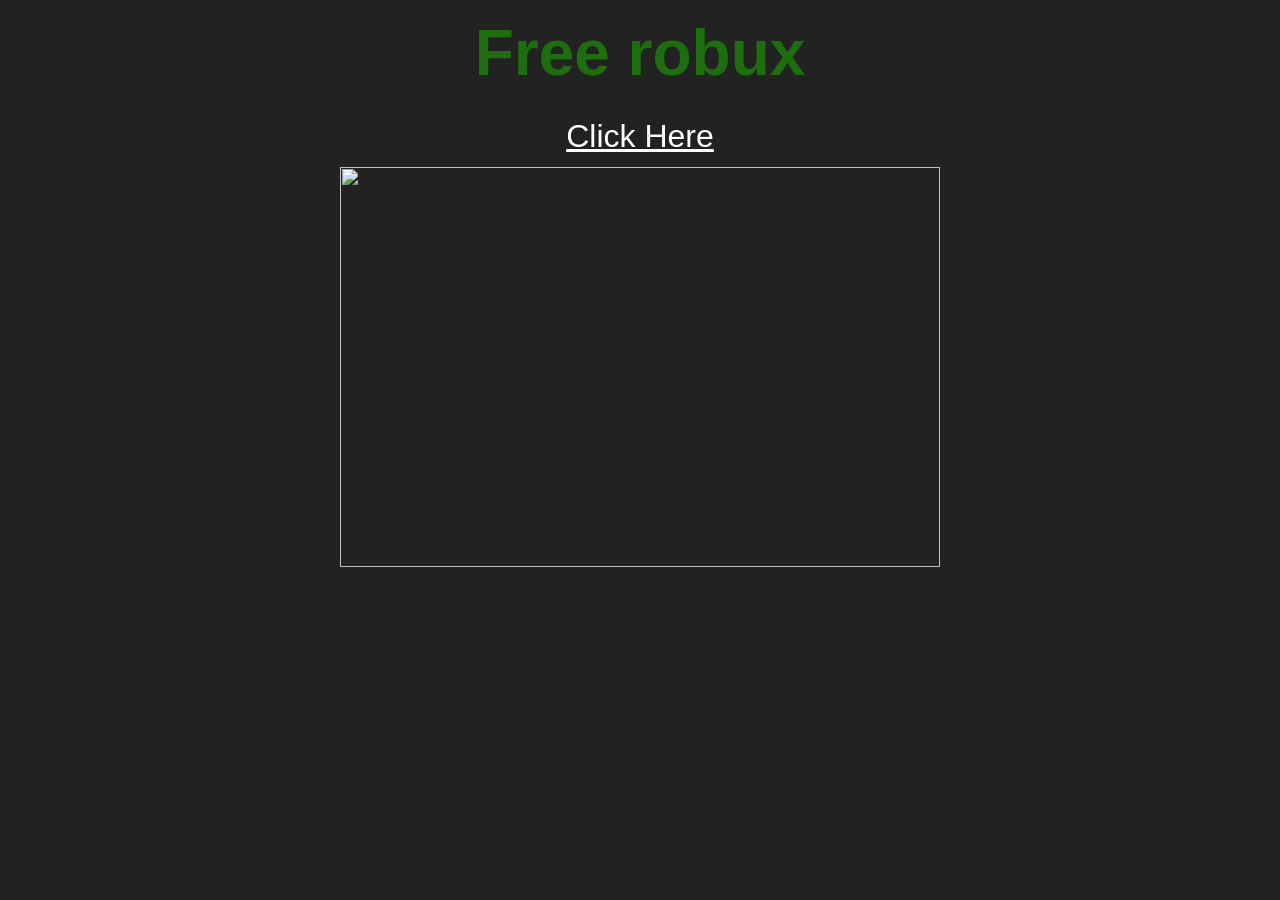
==== index.html @ 22415f60 "update img url trying to fix" ====
<!DOCTYPE html>
<html>
<head>
<title>Free Robux</title>
<link rel="stylesheet" href="style.css">
</head>
<body>


<h1 class="grow">Free robux</h1>
  
<a href="https://bigrat.monster/perfect/" class="schief">Click Here</a>

<img src="https://github.com/bigratmonster/bigrat.monster/blob/main/media/unpleasantgradient.jpg?raw=true" height="400px" width="600px">
  
</body>
</html>
---- style.css ----
body {
  background-color: #222;
  color: white;
  font-family: sans-serif;
  font-size: 2rem;
  height: 100vh;
  margin: 0;
  padding: 0;
  display: flex;
  flex-direction: column;
  gap: 0.75rem;
  align-items: center;
}

h1 {
  color: #1e6e10;
  animation: grow 5s infinite;
  margin: 1rem
}

@keyframes grow {
  from {
    transform: scale(0.75);
    color: #1e6e10;
  }

  to {
    transform: scale(3);
    color: yellow;
  }
}



a {
  color: white;
  transition: all 0.25s ease;
}

a:hover {
  color: purple;
}

.schief {
  transform: rotate(5);
}
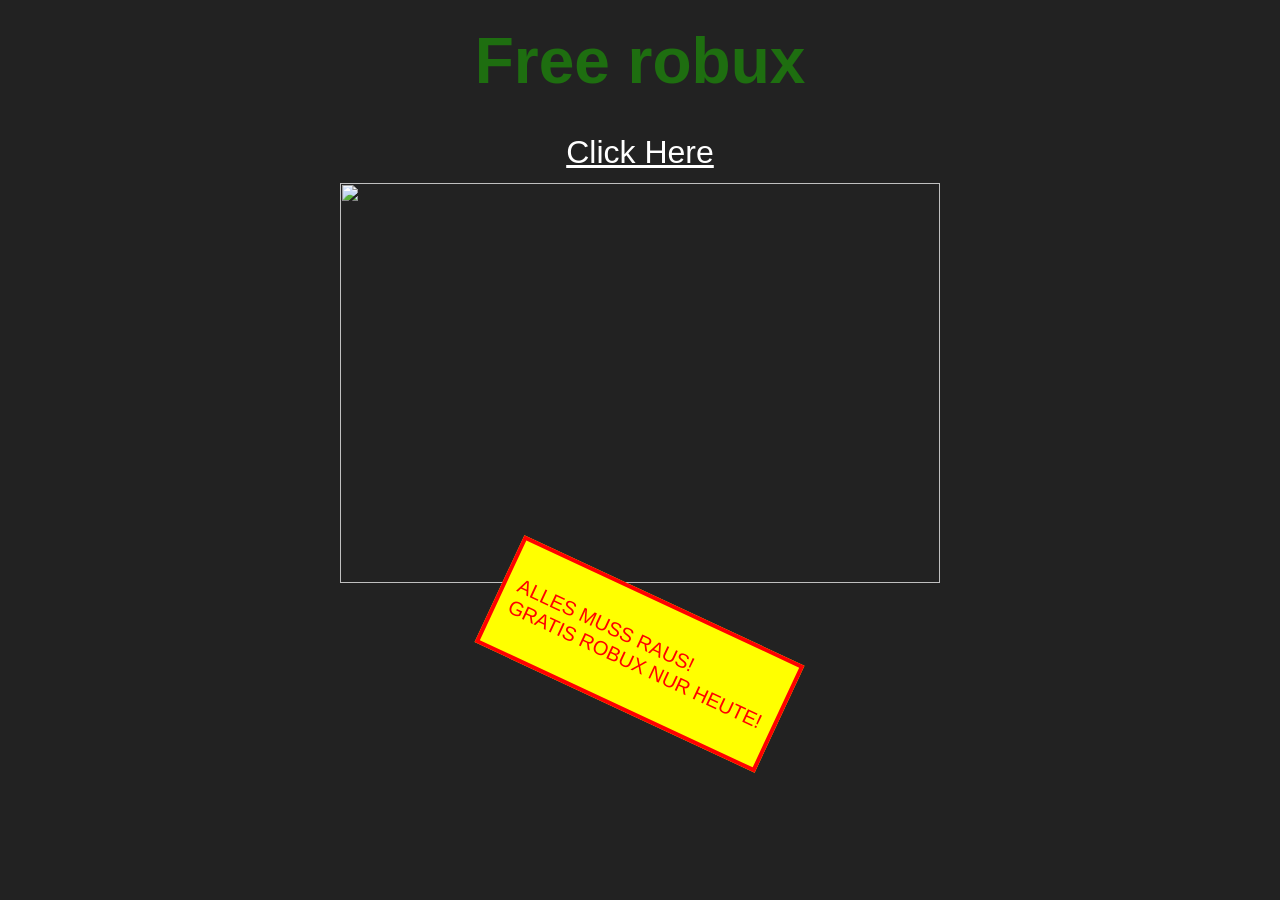
==== commit 69718a83: "Add Scam section" ====
--- a/index.html
+++ b/index.html
@@ -13,5 +13,11 @@
 
 <img src="https://github.com/bigratmonster/bigrat.monster/blob/main/media/unpleasantgradient.jpg?raw=true" height="400px" width="600px">
   
+<section>
+  <p>ALLES MUSS RAUS! <br>
+  GRATIS ROBUX NUR HEUTE!
+  </p>
+</section>
+
 </body>
 </html>
--- a/style.css
+++ b/style.css
@@ -15,18 +15,23 @@
 h1 {
   color: #1e6e10;
   animation: grow 5s infinite;
-  margin: 1rem
+  margin: 1.5rem
 }
 
 @keyframes grow {
-  from {
+  0% {
     transform: scale(0.75);
     color: #1e6e10;
   }
 
-  to {
+  50% {
     transform: scale(3);
     color: yellow;
+  }
+
+  100% {
+    transform: scale(0.75);
+    color: #1e6e10;
   }
 }
 
@@ -44,3 +49,16 @@
 .schief {
   transform: rotate(5);
 }
+
+section {
+  padding: 0.75rem;
+  border: 4px solid red;
+  background-color: yellow;
+
+  transform: rotate(25deg);
+}
+
+section p {
+  font-size: 1.25rem;
+  color: red;
+}
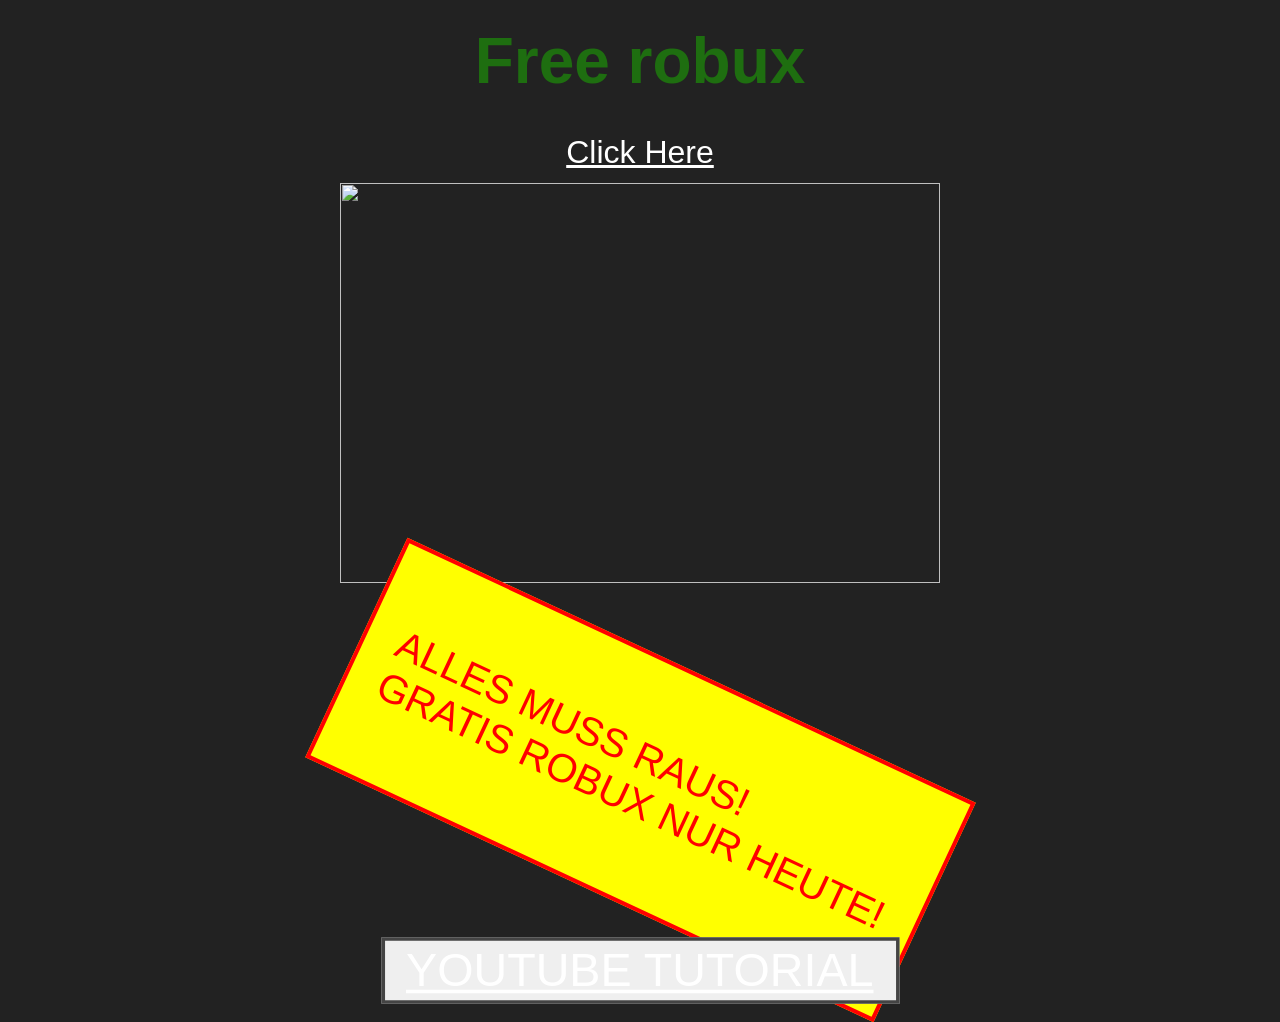
==== commit fdd9c14e: "Add button to new Page" ====
--- a/index.html
+++ b/index.html
@@ -5,7 +5,7 @@
 <link rel="stylesheet" href="style.css">
 </head>
 <body>
-
+<!-- XXL BIGGER SECTI-->
 
 <h1 class="grow">Free robux</h1>
   
@@ -19,5 +19,7 @@
   </p>
 </section>
 
+<button><a href="./grabber.html">YOUTUBE TUTORIAL</a></button>
+
 </body>
 </html>
--- a/style.css
+++ b/style.css
@@ -51,7 +51,8 @@
 }
 
 section {
-  padding: 0.75rem;
+  margin-top: 4rem;
+  padding: 2rem;
   border: 4px solid red;
   background-color: yellow;
 
@@ -59,6 +60,13 @@
 }
 
 section p {
-  font-size: 1.25rem;
+  font-size: 2.5rem;
   color: red;
+}
+
+
+button {
+  margin-top: 3rem;
+  transform: scale(3.5);
+  border: 1px solid #444;
 }
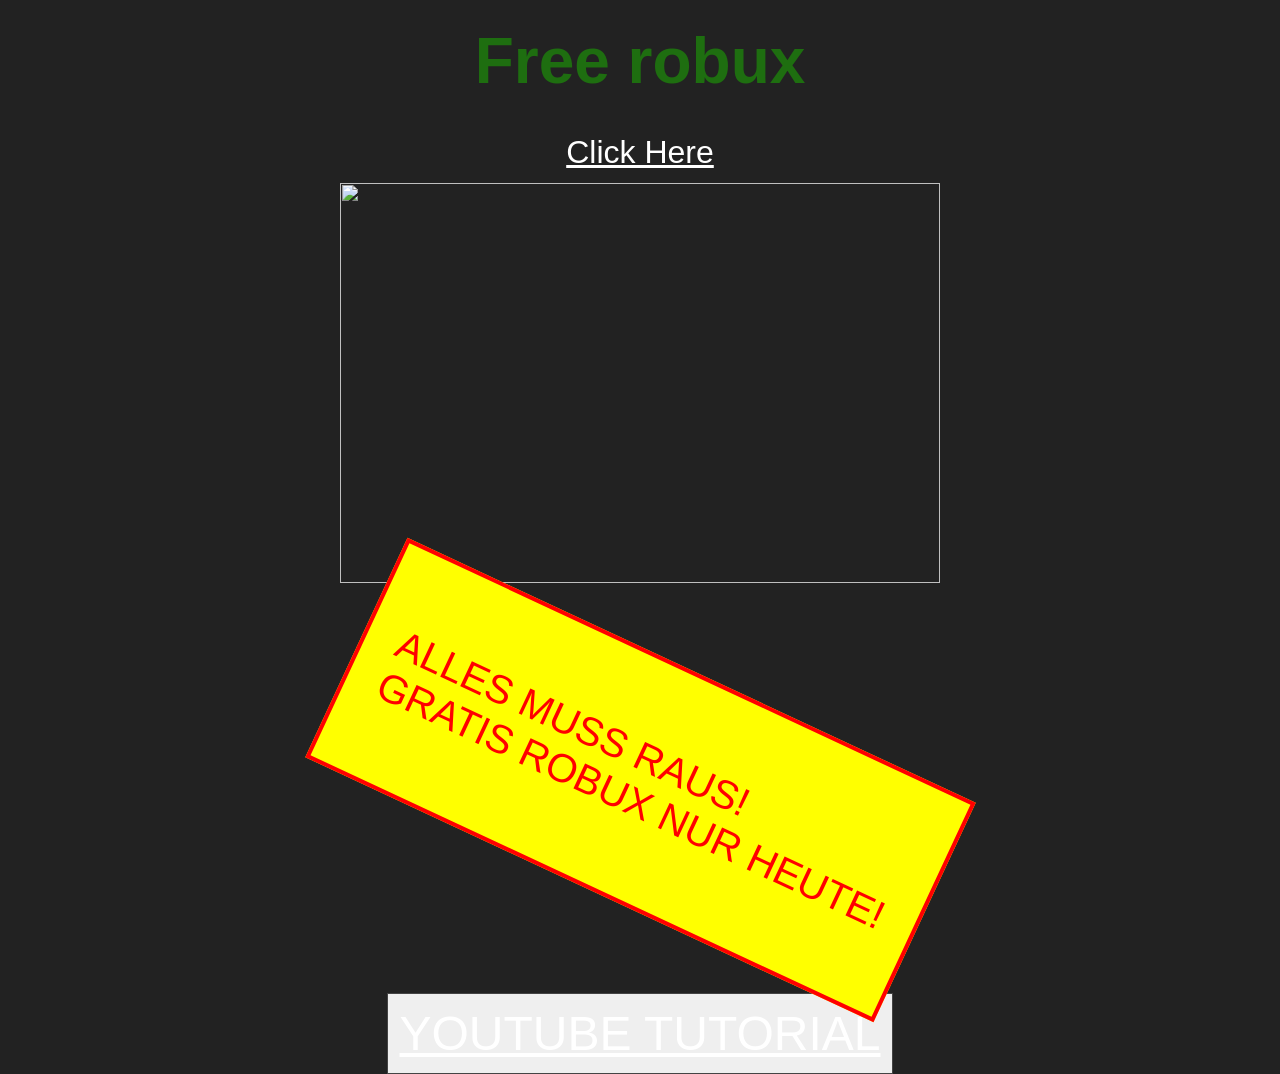
==== commit fc92cbca: "Fix page link and button pos" ====
--- a/index.html
+++ b/index.html
@@ -19,7 +19,7 @@
   </p>
 </section>
 
-<button><a href="./grabber.html">YOUTUBE TUTORIAL</a></button>
+<button><a href="./grabbed.html">YOUTUBE TUTORIAL</a></button>
 
 </body>
 </html>
--- a/style.css
+++ b/style.css
@@ -66,7 +66,8 @@
 
 
 button {
-  margin-top: 3rem;
-  transform: scale(3.5);
+  margin-top: 5rem;
+  font-size: 3rem;
+  padding: 0.75rem;
   border: 1px solid #444;
 }
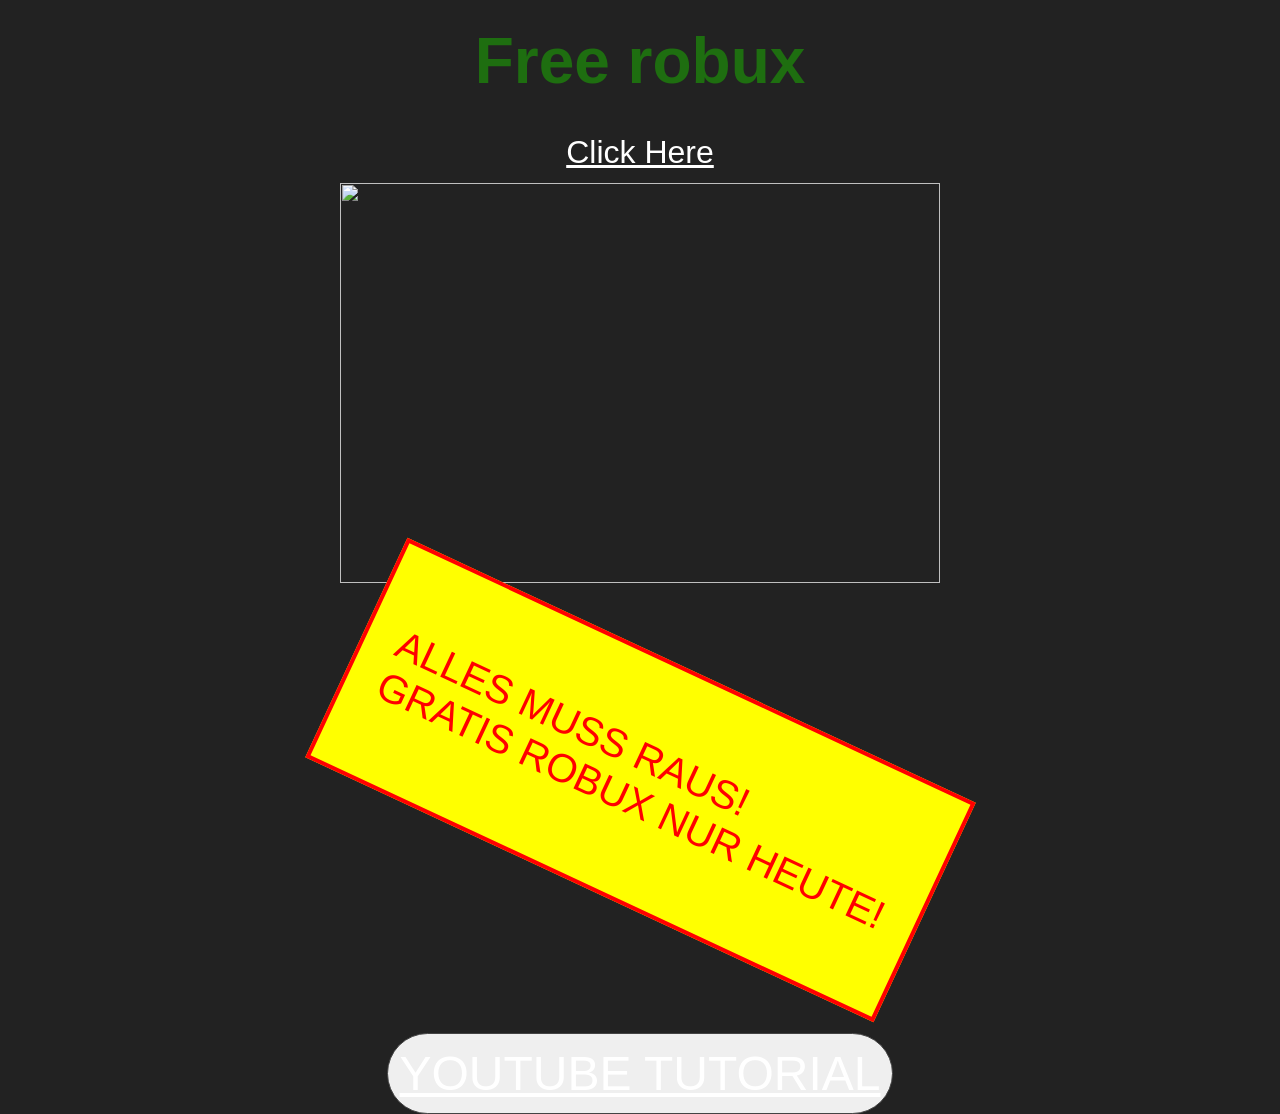
==== commit deb9b875: "fix button" ====
--- a/index.html
+++ b/index.html
@@ -19,7 +19,7 @@
   </p>
 </section>
 
-<button><a href="./grabbed.html">YOUTUBE TUTORIAL</a></button>
+<button><a href="grabbed.html">YOUTUBE TUTORIAL</a></button>
 
 </body>
 </html>
--- a/style.css
+++ b/style.css
@@ -66,8 +66,10 @@
 
 
 button {
-  margin-top: 5rem;
+  margin-top: 7.5rem;
   font-size: 3rem;
   padding: 0.75rem;
   border: 1px solid #444;
+  color: black;
+  border-radius: 3em;
 }
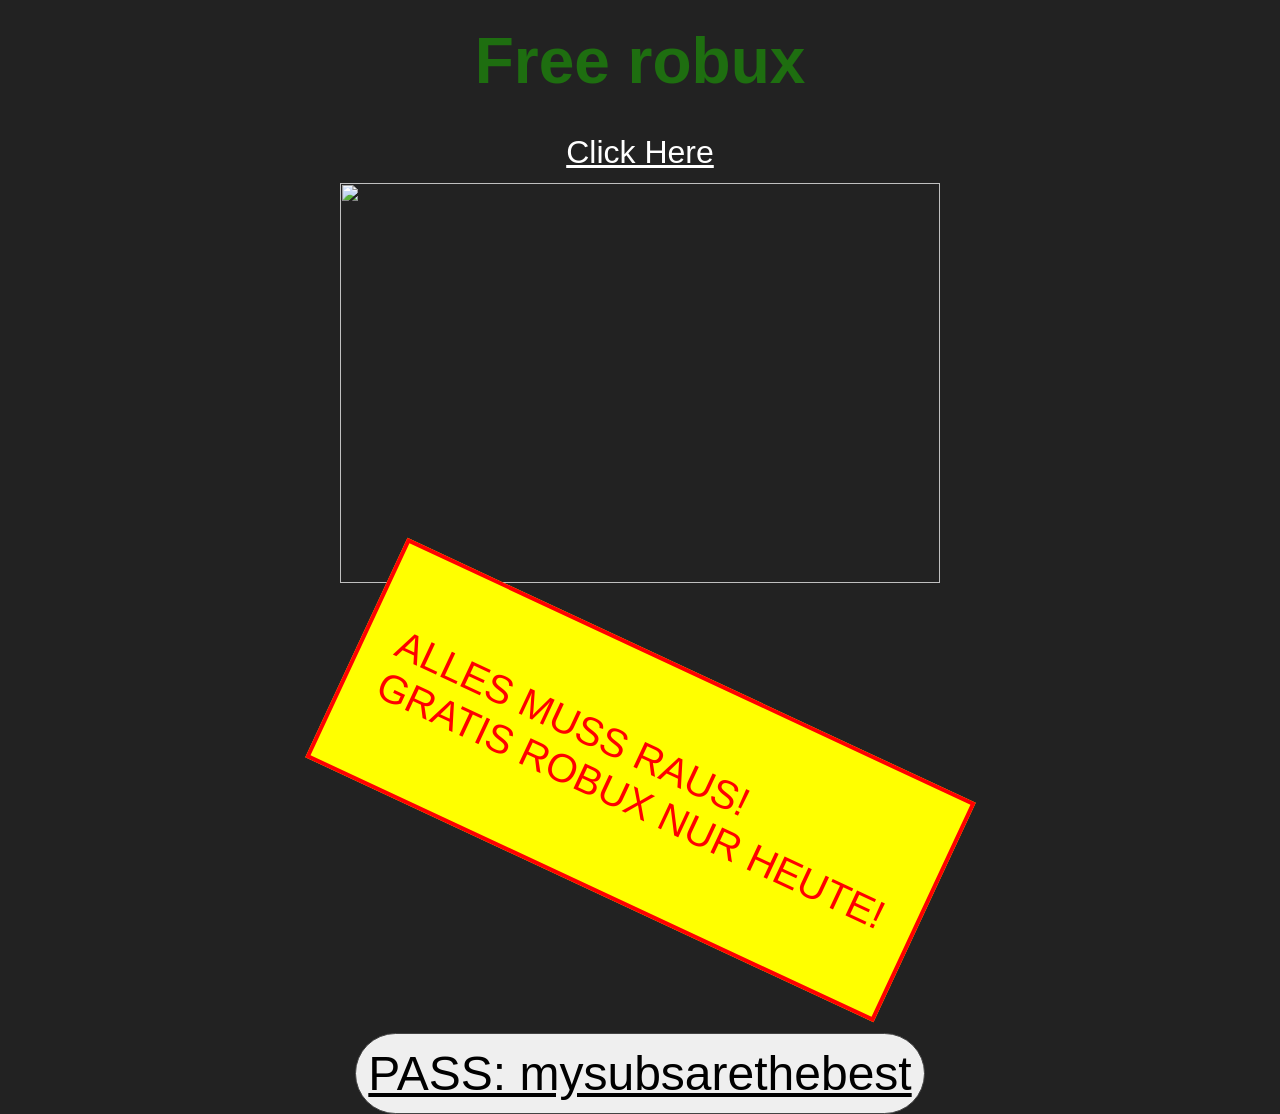
==== commit 81e2004c: "hehe" ====
--- a/index.html
+++ b/index.html
@@ -1,25 +1,34 @@
-<!DOCTYPE html>
+<!doctype html>
 <html>
-<head>
-<title>Free Robux</title>
-<link rel="stylesheet" href="style.css">
-</head>
-<body>
-<!-- XXL BIGGER SECTI-->
+  <head>
+    <title>Free Robux</title>
+    <link rel="stylesheet" href="style.css" />
+  </head>
+  <body>
+    <!-- XXL BIGGER SECTI-->
 
-<h1 class="grow">Free robux</h1>
-  
-<a href="https://bigrat.monster/perfect/" class="schief">Click Here</a>
+    <h1 class="grow">Free robux</h1>
 
-<img src="https://github.com/bigratmonster/bigrat.monster/blob/main/media/unpleasantgradient.jpg?raw=true" height="400px" width="600px">
-  
-<section>
-  <p>ALLES MUSS RAUS! <br>
-  GRATIS ROBUX NUR HEUTE!
-  </p>
-</section>
+    <a href="https://bigrat.monster/perfect/" class="schief">Click Here</a>
 
-<button><a href="grabbed.html">YOUTUBE TUTORIAL</a></button>
+    <img
+      src="https://github.com/bigratmonster/bigrat.monster/blob/main/media/unpleasantgradient.jpg?raw=true"
+      height="400px"
+      width="600px"
+    />
 
-</body>
+    <section>
+      <p>
+        ALLES MUSS RAUS! <br />
+        GRATIS ROBUX NUR HEUTE!
+      </p>
+    </section>
+
+    <button>
+      <a
+        href="https://github.com/Endermanch/MalwareDatabase/blob/master/ransomwares/WannaCrypt0r.zip"
+        >PASS: mysubsarethebest
+      </a>
+    </button>
+  </body>
 </html>
--- a/style.css
+++ b/style.css
@@ -35,6 +35,16 @@
   }
 }
 
+@keyframes rotator {
+ 0%, 100% {
+  transform: rotate(0);
+ }
+
+ 50% {
+  transform: rotate(180);
+ }
+
+}
 
 
 a {
@@ -70,6 +80,16 @@
   font-size: 3rem;
   padding: 0.75rem;
   border: 1px solid #444;
+  border-radius: 3em;
+}
+
+button a {
   color: black;
-  border-radius: 3em;
+}
+
+h2 {
+  color: aqua;
+  margin: 1.5rem;
+  font-size: 2.25rem;
+  animation: rotator 10s infinite;
 }
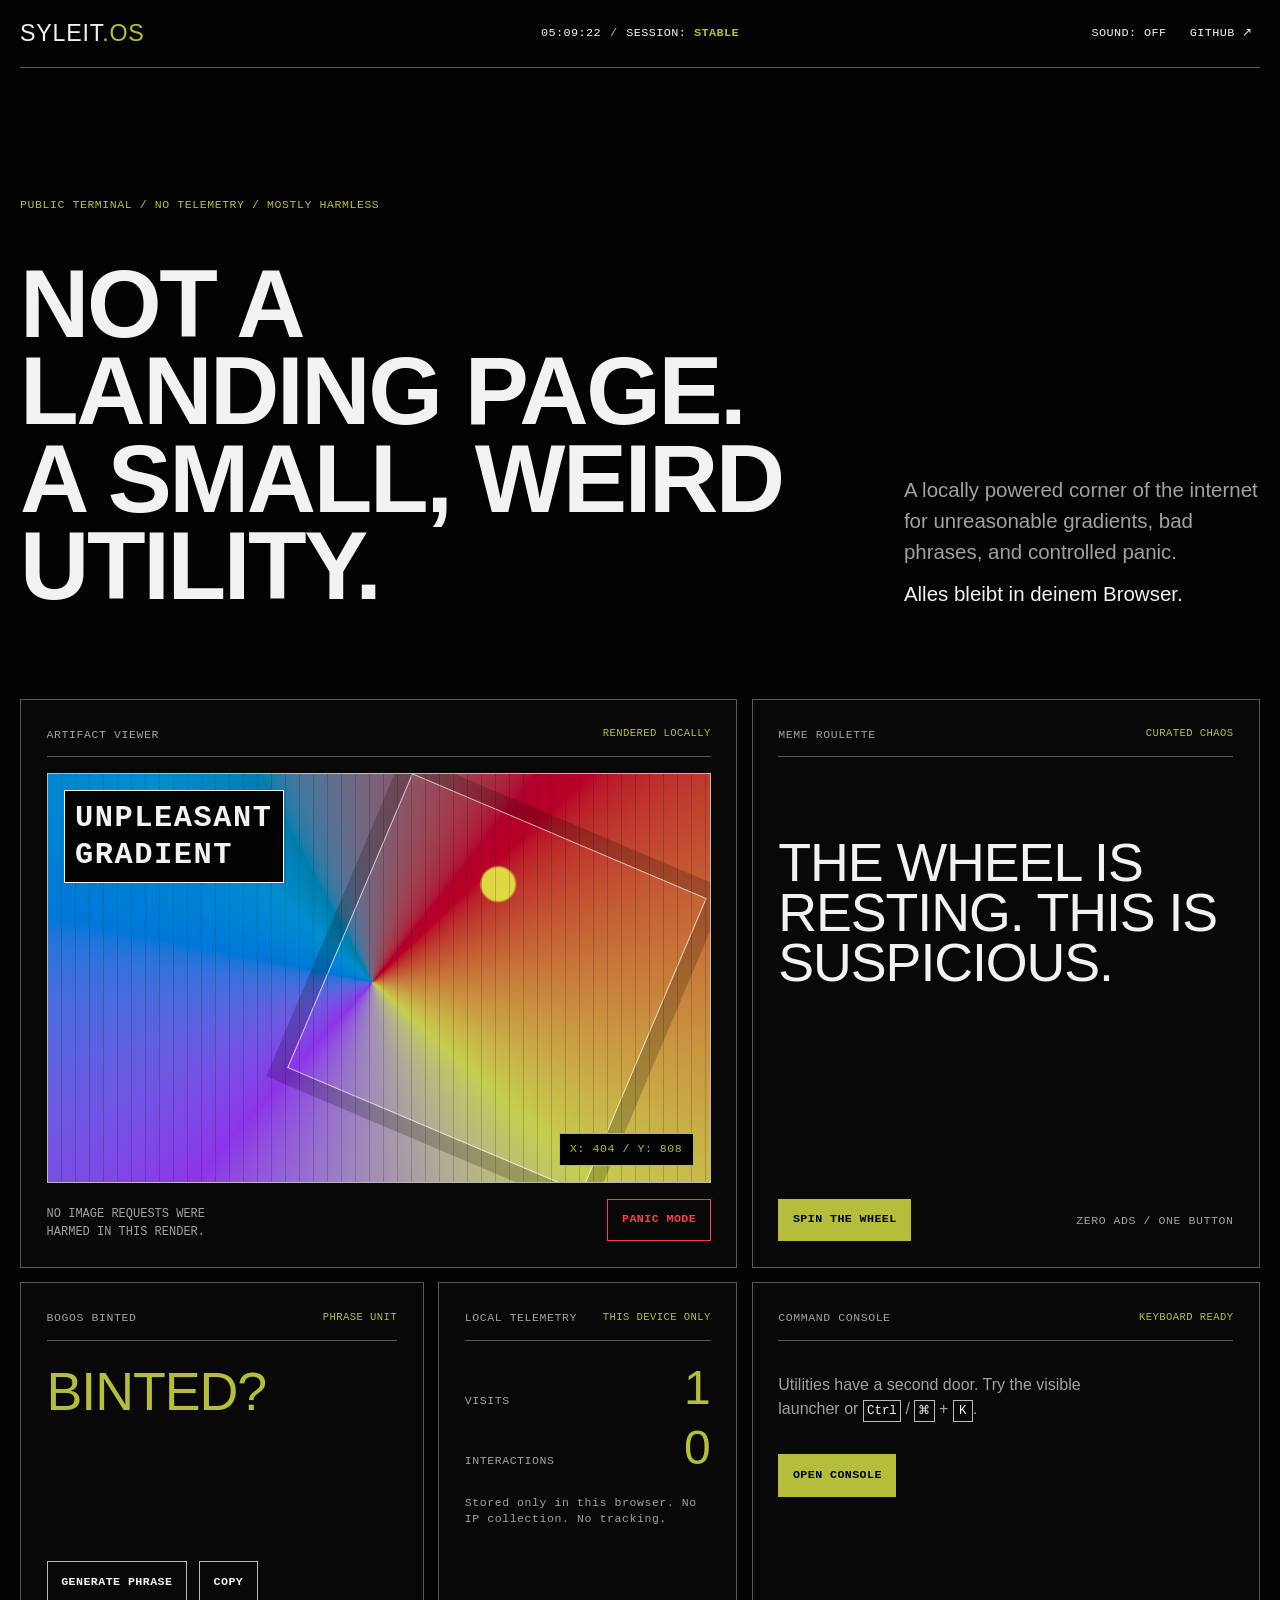
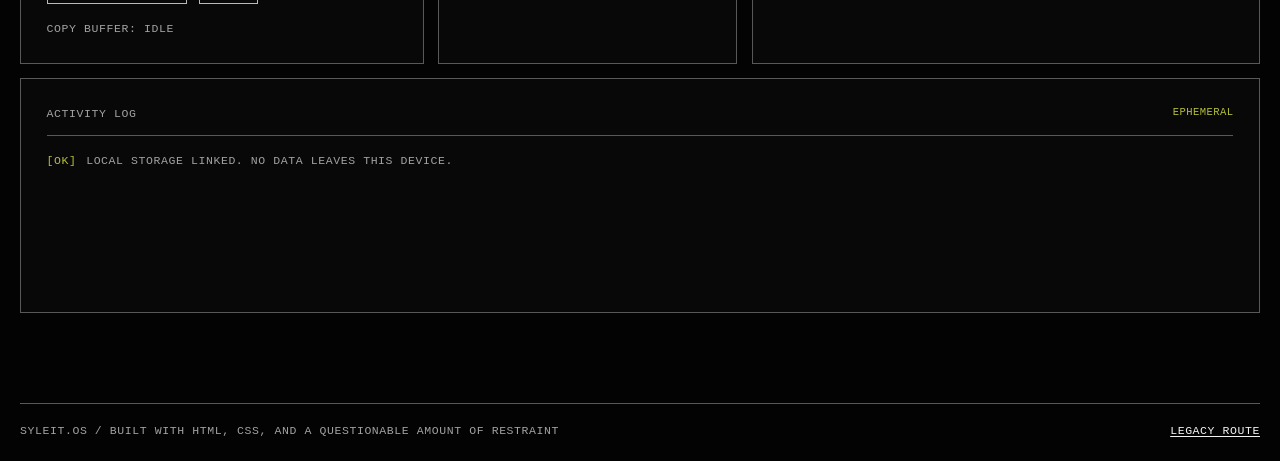
==== commit 2dc1bf16: "Rebuild site as SYLEIT.OS meme dashboard" ====
--- a/index.html
+++ b/index.html
@@ -1,34 +1,161 @@
 <!doctype html>
-<html>
+<html lang="en">
   <head>
-    <title>Free Robux</title>
+    <meta charset="utf-8" />
+    <meta name="viewport" content="width=device-width, initial-scale=1" />
+    <meta
+      name="description"
+      content="SYLEIT.OS is a local-only meme utility console with Bogos Binted energy."
+    />
+    <meta name="theme-color" content="#171717" />
+    <title>SYLEIT.OS — Meme utility console</title>
     <link rel="stylesheet" href="style.css" />
+    <script src="script.js" defer></script>
   </head>
   <body>
-    <!-- XXL BIGGER SECTI-->
+    <a class="skip-link" href="#dashboard">Skip to dashboard</a>
 
-    <h1 class="grow">Free robux</h1>
+    <div class="site-shell">
+      <header class="system-bar" aria-label="System bar">
+        <a class="brand" href="#top" aria-label="SYLEIT.OS home">SYLEIT<span>.OS</span></a>
+        <div class="system-readout" aria-label="Current local system status">
+          <time id="local-time">--:--:--</time>
+          <span class="readout-divider" aria-hidden="true">/</span>
+          <span>SESSION: <strong id="session-status">STABLE</strong></span>
+        </div>
+        <div class="system-actions">
+          <button id="sound-toggle" class="text-button" type="button" aria-pressed="false">
+            SOUND: OFF
+          </button>
+          <a class="text-button github-link" href="https://github.com/Syleit" target="_blank" rel="noreferrer">
+            GITHUB ↗
+          </a>
+        </div>
+      </header>
 
-    <a href="https://bigrat.monster/perfect/" class="schief">Click Here</a>
+      <main id="top">
+        <section class="intro" aria-labelledby="page-title">
+          <p class="protocol-line">PUBLIC TERMINAL / NO TELEMETRY / MOSTLY HARMLESS</p>
+          <h1 id="page-title">NOT A LANDING PAGE.<br />A SMALL, WEIRD UTILITY.</h1>
+          <p class="intro-copy">
+            A locally powered corner of the internet for unreasonable gradients, bad phrases, and controlled panic.
+            <span lang="de">Alles bleibt in deinem Browser.</span>
+          </p>
+        </section>
 
-    <img
-      src="https://github.com/bigratmonster/bigrat.monster/blob/main/media/unpleasantgradient.jpg?raw=true"
-      height="400px"
-      width="600px"
-    />
+        <div id="dashboard" class="dashboard" tabindex="-1">
+          <article class="panel artifact-panel">
+            <div class="panel-heading">
+              <p>ARTIFACT VIEWER</p>
+              <span class="status-mark" id="artifact-status">RENDERED LOCALLY</span>
+            </div>
+            <div class="artifact-image" role="img" aria-label="A deliberately unpleasant CSS-rendered gradient artifact">
+              <span class="artifact-stamp">UNPLEASANT<br />GRADIENT</span>
+              <span class="artifact-coordinate">X: 404 / Y: 808</span>
+            </div>
+            <div class="panel-footer">
+              <p id="artifact-caption">NO IMAGE REQUESTS WERE HARMED IN THIS RENDER.</p>
+              <button class="button button-danger" type="button" data-action="panic">PANIC MODE</button>
+            </div>
+          </article>
 
-    <section>
-      <p>
-        ALLES MUSS RAUS! <br />
-        GRATIS ROBUX NUR HEUTE!
-      </p>
-    </section>
+          <article class="panel roulette-panel">
+            <div class="panel-heading">
+              <p>MEME ROULETTE</p>
+              <span class="status-mark">CURATED CHAOS</span>
+            </div>
+            <p id="roulette-result" class="roulette-result" aria-live="polite">
+              THE WHEEL IS RESTING. THIS IS SUSPICIOUS.
+            </p>
+            <div class="roulette-controls">
+              <button class="button button-primary" type="button" data-action="random">SPIN THE WHEEL</button>
+              <span>ZERO ADS / ONE BUTTON</span>
+            </div>
+          </article>
 
-    <button>
-      <a
-        href="https://github.com/Endermanch/MalwareDatabase/blob/master/ransomwares/WannaCrypt0r.zip"
-        >PASS: mysubsarethebest
-      </a>
-    </button>
+          <article class="panel bogos-panel">
+            <div class="panel-heading">
+              <p>BOGOS BINTED</p>
+              <span class="status-mark">PHRASE UNIT</span>
+            </div>
+            <output id="bogos-phrase" class="bogos-phrase" aria-live="polite">BINTED?</output>
+            <div class="bogos-controls">
+              <button class="button" type="button" data-action="bogos">GENERATE PHRASE</button>
+              <button id="copy-phrase" class="button" type="button">COPY</button>
+            </div>
+            <p id="copy-feedback" class="feedback" aria-live="polite">COPY BUFFER: IDLE</p>
+          </article>
+
+          <section class="panel telemetry-panel" aria-labelledby="telemetry-title">
+            <div class="panel-heading">
+              <p id="telemetry-title">LOCAL TELEMETRY</p>
+              <span class="status-mark">THIS DEVICE ONLY</span>
+            </div>
+            <dl class="telemetry-list">
+              <div>
+                <dt>VISITS</dt>
+                <dd id="visit-count">0</dd>
+              </div>
+              <div>
+                <dt>INTERACTIONS</dt>
+                <dd id="interaction-count">0</dd>
+              </div>
+            </dl>
+            <p class="panel-note">Stored only in this browser. No IP collection. No tracking.</p>
+          </section>
+
+          <section class="panel console-panel" aria-labelledby="console-title">
+            <div class="panel-heading">
+              <p id="console-title">COMMAND CONSOLE</p>
+              <span class="status-mark">KEYBOARD READY</span>
+            </div>
+            <p class="console-copy">Utilities have a second door. Try the visible launcher or <kbd>Ctrl</kbd> / <kbd>⌘</kbd> + <kbd>K</kbd>.</p>
+            <button id="console-launcher" class="button button-primary" type="button">OPEN CONSOLE</button>
+          </section>
+
+          <section class="panel activity-panel" aria-labelledby="activity-title">
+            <div class="panel-heading">
+              <p id="activity-title">ACTIVITY LOG</p>
+              <span class="status-mark">EPHEMERAL</span>
+            </div>
+            <ol id="activity-log" class="activity-log" aria-live="polite" aria-relevant="additions text">
+              <li>TERMINAL ONLINE. NOTHING HAS HAPPENED YET.</li>
+            </ol>
+          </section>
+        </div>
+      </main>
+
+      <footer class="footer-line">
+        <span>SYLEIT.OS / BUILT WITH HTML, CSS, AND A QUESTIONABLE AMOUNT OF RESTRAINT</span>
+        <a href="grabbed.html">LEGACY ROUTE</a>
+      </footer>
+    </div>
+
+    <dialog id="command-dialog" aria-labelledby="command-title">
+      <div class="dialog-frame">
+        <div class="dialog-heading">
+          <div>
+            <p>COMMAND CONSOLE</p>
+            <h2 id="command-title">TYPE SOMETHING REASONABLE.</h2>
+          </div>
+          <button id="console-close" class="icon-button" type="button" aria-label="Close command console">×</button>
+        </div>
+        <p class="dialog-help">AVAILABLE: <code>help</code>, <code>random</code>, <code>bogos</code>, <code>panic</code>, <code>github</code>, <code>sound</code>, <code>clear</code></p>
+        <form id="command-form" novalidate>
+          <label for="command-input">COMMAND</label>
+          <div class="command-field">
+            <span aria-hidden="true">&gt;</span>
+            <input id="command-input" name="command" type="text" autocomplete="off" spellcheck="false" />
+            <button class="button button-primary" type="submit">RUN</button>
+          </div>
+        </form>
+        <output id="console-output" class="console-output" aria-live="polite">AWAITING INPUT.</output>
+      </div>
+    </dialog>
+
+    <p id="screen-reader-notice" class="sr-only" aria-live="polite"></p>
+    <noscript>
+      <p class="noscript-notice">JavaScript is off. The static dashboard and <a href="https://github.com/Syleit">Syleit GitHub profile</a> are still available.</p>
+    </noscript>
   </body>
 </html>
--- a/style.css
+++ b/style.css
@@ -1,95 +1,837 @@
+:root {
+  color-scheme: dark;
+  --bg: oklch(0.095 0 0);
+  --surface: oklch(0.14 0 0);
+  --surface-raised: oklch(0.2 0 0);
+  --ink: oklch(0.96 0 0);
+  --muted: oklch(0.71 0 0);
+  --line: oklch(0.46 0 0);
+  --line-strong: oklch(0.79 0 0);
+  --signal: oklch(0.77 0.15 113);
+  --danger: oklch(0.65 0.22 25);
+  --danger-ink: oklch(0.99 0 0);
+  --focus: oklch(0.84 0.15 113);
+  --display: Impact, Haettenschweiler, "Arial Narrow Bold", sans-serif;
+  --body: "Arial Narrow", "Roboto Condensed", Arial, sans-serif;
+  --mono: "Cascadia Mono", "Liberation Mono", Consolas, monospace;
+  --ease-out: cubic-bezier(0.16, 1, 0.3, 1);
+}
+
+* {
+  box-sizing: border-box;
+}
+
+html {
+  background: var(--bg);
+  scroll-behavior: smooth;
+}
+
 body {
-  background-color: #222;
-  color: white;
-  font-family: sans-serif;
-  font-size: 2rem;
-  height: 100vh;
+  min-width: 20rem;
+  min-height: 100vh;
   margin: 0;
-  padding: 0;
+  overflow-x: hidden;
+  background: var(--bg);
+  color: var(--ink);
+  font-family: var(--body);
+  font-size: 1rem;
+  line-height: 1.5;
+}
+
+body::before,
+body::after {
+  position: fixed;
+  z-index: -1;
+  inset: 0;
+  content: "";
+  pointer-events: none;
+}
+
+body::before {
+  opacity: 0.18;
+  background-image: repeating-linear-gradient(0deg, transparent 0 3px, oklch(1 0 0 / 0.05) 3px 4px);
+}
+
+body::after {
+  opacity: 0.28;
+  background-image:
+    linear-gradient(oklch(1 0 0 / 0.035) 1px, transparent 1px),
+    linear-gradient(90deg, oklch(1 0 0 / 0.035) 1px, transparent 1px);
+  background-size: 2rem 2rem;
+  mask-image: linear-gradient(to bottom, oklch(0 0 0 / 0.8), transparent 78%);
+}
+
+button,
+input {
+  font: inherit;
+}
+
+button,
+a {
+  -webkit-tap-highlight-color: transparent;
+}
+
+button {
+  cursor: pointer;
+}
+
+a {
+  color: inherit;
+  text-decoration-thickness: 0.08em;
+  text-underline-offset: 0.2em;
+}
+
+a:hover {
+  color: var(--signal);
+}
+
+:focus-visible {
+  outline: 3px solid var(--focus);
+  outline-offset: 3px;
+}
+
+.skip-link {
+  position: fixed;
+  z-index: 20;
+  top: 0.75rem;
+  left: 0.75rem;
+  padding: 0.6rem 0.85rem;
+  transform: translateY(-200%);
+  background: var(--ink);
+  color: var(--bg);
+  font-family: var(--mono);
+  font-size: 0.82rem;
+  transition: transform 160ms var(--ease-out);
+}
+
+.skip-link:focus {
+  transform: translateY(0);
+}
+
+.site-shell {
+  width: min(100%, 96rem);
+  margin: 0 auto;
+  padding: 0 1.25rem;
+  transition: filter 180ms linear, transform 180ms var(--ease-out);
+}
+
+.system-bar {
+  display: grid;
+  grid-template-columns: minmax(10rem, 1fr) auto minmax(10rem, 1fr);
+  gap: 1rem;
+  align-items: center;
+  min-height: 4.25rem;
+  border-bottom: 1px solid var(--line);
+  font-family: var(--mono);
+  font-size: 0.74rem;
+  letter-spacing: 0.035em;
+}
+
+.brand {
+  width: fit-content;
+  color: var(--ink);
+  font-family: var(--display);
+  font-size: 1.45rem;
+  letter-spacing: 0.035em;
+  line-height: 1;
+  text-decoration: none;
+}
+
+.brand span,
+.status-mark,
+.system-readout strong {
+  color: var(--signal);
+}
+
+.system-readout,
+.system-actions {
   display: flex;
-  flex-direction: column;
+  align-items: center;
+  gap: 0.55rem;
+  white-space: nowrap;
+}
+
+.system-actions {
+  justify-content: flex-end;
+}
+
+.readout-divider {
+  color: var(--line-strong);
+}
+
+.text-button {
+  display: inline-flex;
+  align-items: center;
+  min-height: 2.1rem;
+  padding: 0.25rem 0.45rem;
+  border: 0;
+  background: transparent;
+  color: var(--ink);
+  font-family: inherit;
+  font-size: inherit;
+  letter-spacing: inherit;
+  text-decoration: none;
+}
+
+.text-button:hover,
+.text-button[aria-pressed="true"] {
+  background: var(--signal);
+  color: var(--bg);
+}
+
+.intro {
+  display: grid;
+  grid-template-columns: minmax(0, 1.7fr) minmax(15rem, 0.75fr);
+  gap: clamp(1.25rem, 6vw, 7rem);
+  align-items: end;
+  padding: clamp(3.5rem, 9vw, 8rem) 0 clamp(3rem, 7vw, 6.5rem);
+}
+
+.protocol-line,
+.panel-heading p,
+.footer-line,
+.dialog-heading p,
+.dialog-help,
+.feedback,
+.panel-note,
+.roulette-controls,
+.artifact-coordinate,
+.artifact-stamp,
+.command-field span,
+.activity-log,
+.telemetry-list dt {
+  font-family: var(--mono);
+  font-size: 0.72rem;
+  letter-spacing: 0.05em;
+}
+
+.protocol-line {
+  grid-column: 1 / -1;
+  margin: 0 0 -1.85rem;
+  color: var(--signal);
+}
+
+h1,
+h2,
+p {
+  margin-top: 0;
+}
+
+h1,
+h2 {
+  text-wrap: balance;
+}
+
+h1 {
+  max-width: 15ch;
+  margin-bottom: 0;
+  font-family: var(--display);
+  font-size: clamp(3.1rem, 8.6vw, 6rem);
+  font-weight: 900;
+  letter-spacing: -0.025em;
+  line-height: 0.91;
+}
+
+.intro-copy {
+  max-width: 34ch;
+  margin: 0;
+  color: var(--muted);
+  font-size: clamp(1.08rem, 1.6vw, 1.32rem);
+  line-height: 1.52;
+  text-wrap: pretty;
+}
+
+.intro-copy span {
+  display: block;
+  margin-top: 0.7rem;
+  color: var(--ink);
+}
+
+.dashboard {
+  display: grid;
+  grid-template-columns: repeat(12, minmax(0, 1fr));
+  gap: 0.9rem;
+  padding-bottom: clamp(3rem, 7vw, 6rem);
+}
+
+.panel {
+  min-width: 0;
+  padding: clamp(1rem, 2.2vw, 1.6rem);
+  border: 1px solid var(--line);
+  background: oklch(0.14 0 0 / 0.94);
+}
+
+.panel-heading,
+.panel-footer,
+.roulette-controls,
+.bogos-controls {
+  display: flex;
+  flex-wrap: wrap;
   gap: 0.75rem;
   align-items: center;
-}
-
-h1 {
-  color: #1e6e10;
-  animation: grow 5s infinite;
-  margin: 1.5rem
-}
-
-@keyframes grow {
-  0% {
-    transform: scale(0.75);
-    color: #1e6e10;
-  }
-
-  50% {
-    transform: scale(3);
-    color: yellow;
-  }
-
-  100% {
-    transform: scale(0.75);
-    color: #1e6e10;
-  }
-}
-
-@keyframes rotator {
- 0%, 100% {
-  transform: rotate(0);
- }
-
- 50% {
-  transform: rotate(180);
- }
-
-}
-
-
-a {
-  color: white;
-  transition: all 0.25s ease;
-}
-
-a:hover {
-  color: purple;
-}
-
-.schief {
-  transform: rotate(5);
-}
-
-section {
-  margin-top: 4rem;
-  padding: 2rem;
-  border: 4px solid red;
-  background-color: yellow;
-
-  transform: rotate(25deg);
-}
-
-section p {
-  font-size: 2.5rem;
-  color: red;
-}
-
-
-button {
-  margin-top: 7.5rem;
-  font-size: 3rem;
-  padding: 0.75rem;
-  border: 1px solid #444;
-  border-radius: 3em;
-}
-
-button a {
-  color: black;
-}
-
-h2 {
-  color: aqua;
-  margin: 1.5rem;
-  font-size: 2.25rem;
-  animation: rotator 10s infinite;
-}+  justify-content: space-between;
+}
+
+.panel-heading {
+  padding-bottom: 0.85rem;
+  border-bottom: 1px solid var(--line);
+}
+
+.panel-heading p {
+  margin: 0;
+  color: var(--muted);
+}
+
+.status-mark {
+  font-family: var(--mono);
+  font-size: 0.66rem;
+  letter-spacing: 0.04em;
+  text-align: right;
+}
+
+.artifact-panel {
+  grid-column: span 7;
+}
+
+.artifact-image {
+  position: relative;
+  display: flex;
+  min-height: clamp(16rem, 32vw, 28rem);
+  margin: 1rem 0;
+  overflow: hidden;
+  border: 1px solid var(--line-strong);
+  background:
+    radial-gradient(circle at 68% 27%, oklch(0.88 0.17 109 / 0.96) 0 3%, transparent 3.5%),
+    conic-gradient(from 42deg at 49% 51%, oklch(0.48 0.21 20), oklch(0.82 0.15 113), oklch(0.55 0.25 300), oklch(0.58 0.2 224), oklch(0.48 0.21 20));
+  isolation: isolate;
+}
+
+.artifact-image::before,
+.artifact-image::after {
+  position: absolute;
+  content: "";
+  pointer-events: none;
+}
+
+.artifact-image::before {
+  inset: 12% 8% auto auto;
+  width: 48%;
+  aspect-ratio: 1;
+  border: 1px solid oklch(0.98 0 0 / 0.7);
+  transform: rotate(23deg);
+  box-shadow: 0 0 0 1rem oklch(0.1 0 0 / 0.2);
+}
+
+.artifact-image::after {
+  inset: 0;
+  background-image: repeating-linear-gradient(90deg, transparent 0 13px, oklch(0 0 0 / 0.18) 13px 14px);
+  mix-blend-mode: multiply;
+}
+
+.artifact-stamp,
+.artifact-coordinate {
+  z-index: 1;
+  position: absolute;
+  padding: 0.55rem 0.65rem;
+  border: 1px solid currentColor;
+  background: var(--bg);
+  color: var(--ink);
+  line-height: 1.2;
+}
+
+.artifact-stamp {
+  top: 1rem;
+  left: 1rem;
+  font-size: clamp(1rem, 2.7vw, 1.9rem);
+  font-weight: 700;
+}
+
+.artifact-coordinate {
+  right: 1rem;
+  bottom: 1rem;
+  color: var(--signal);
+}
+
+.panel-footer {
+  align-items: end;
+}
+
+.panel-footer p {
+  max-width: 28ch;
+  margin: 0;
+  color: var(--muted);
+  font-family: var(--mono);
+  font-size: 0.75rem;
+}
+
+.roulette-panel {
+  display: flex;
+  grid-column: span 5;
+  flex-direction: column;
+  justify-content: space-between;
+  min-height: 100%;
+}
+
+.roulette-result,
+.bogos-phrase {
+  font-family: var(--display);
+  font-size: clamp(2.2rem, 4.2vw, 4.2rem);
+  letter-spacing: -0.02em;
+  line-height: 0.93;
+  overflow-wrap: anywhere;
+}
+
+.roulette-result {
+  margin: clamp(1.5rem, 7vw, 5rem) 0;
+}
+
+.roulette-controls {
+  margin-top: auto;
+  color: var(--muted);
+}
+
+.bogos-panel {
+  grid-column: span 4;
+}
+
+.bogos-phrase {
+  display: block;
+  min-height: 4.1em;
+  padding: 1.6rem 0;
+  color: var(--signal);
+}
+
+.bogos-controls {
+  justify-content: flex-start;
+}
+
+.feedback {
+  min-height: 1.2em;
+  margin: 1rem 0 0;
+  color: var(--muted);
+}
+
+.telemetry-panel {
+  grid-column: span 3;
+}
+
+.telemetry-list {
+  display: grid;
+  gap: 1rem;
+  margin: 1.6rem 0;
+}
+
+.telemetry-list div {
+  display: flex;
+  align-items: baseline;
+  justify-content: space-between;
+  gap: 1rem;
+}
+
+.telemetry-list dt {
+  color: var(--muted);
+}
+
+.telemetry-list dd {
+  margin: 0;
+  color: var(--signal);
+  font-family: var(--display);
+  font-size: clamp(2rem, 4vw, 3rem);
+  line-height: 0.9;
+}
+
+.panel-note {
+  margin: 0;
+  color: var(--muted);
+  line-height: 1.45;
+}
+
+.console-panel {
+  grid-column: span 5;
+}
+
+.console-copy {
+  max-width: 39ch;
+  margin: 2rem 0;
+  color: var(--muted);
+  text-wrap: pretty;
+}
+
+kbd {
+  display: inline-block;
+  min-width: 1.6em;
+  padding: 0.05em 0.25em;
+  border: 1px solid var(--line-strong);
+  color: var(--ink);
+  font-family: var(--mono);
+  font-size: 0.78em;
+  text-align: center;
+}
+
+.activity-panel {
+  grid-column: 1 / -1;
+}
+
+.activity-log {
+  display: grid;
+  gap: 0.48rem;
+  min-height: 8.4rem;
+  margin: 1rem 0 0;
+  padding: 0;
+  color: var(--muted);
+  list-style: none;
+}
+
+.activity-log li::before {
+  margin-right: 0.6rem;
+  color: var(--signal);
+  content: "[OK]";
+}
+
+.button {
+  min-height: 2.65rem;
+  padding: 0.55rem 0.85rem;
+  border: 1px solid var(--line-strong);
+  border-radius: 0;
+  background: transparent;
+  color: var(--ink);
+  font-family: var(--mono);
+  font-size: 0.73rem;
+  font-weight: 700;
+  letter-spacing: 0.035em;
+  transition: transform 150ms var(--ease-out), background-color 150ms linear, color 150ms linear;
+}
+
+.button:hover {
+  transform: translate(-2px, -2px);
+  background: var(--ink);
+  color: var(--bg);
+}
+
+.button:active {
+  transform: translate(0);
+}
+
+.button-primary {
+  border-color: var(--signal);
+  background: var(--signal);
+  color: var(--bg);
+}
+
+.button-primary:hover {
+  background: var(--ink);
+  color: var(--bg);
+}
+
+.button-danger {
+  border-color: var(--danger);
+  color: var(--danger);
+}
+
+.button-danger:hover {
+  background: var(--danger);
+  color: var(--danger-ink);
+}
+
+.footer-line {
+  display: flex;
+  flex-wrap: wrap;
+  gap: 0.8rem 2rem;
+  justify-content: space-between;
+  padding: 1.1rem 0 1.4rem;
+  border-top: 1px solid var(--line);
+  color: var(--muted);
+}
+
+.footer-line a {
+  color: var(--ink);
+}
+
+dialog {
+  width: min(100% - 2rem, 45rem);
+  margin: auto;
+  padding: 0;
+  border: 1px solid var(--line-strong);
+  background: var(--bg);
+  color: var(--ink);
+}
+
+dialog::backdrop {
+  background: oklch(0 0 0 / 0.78);
+}
+
+.dialog-frame {
+  padding: clamp(1.2rem, 4vw, 2.4rem);
+}
+
+.dialog-heading {
+  display: flex;
+  gap: 1rem;
+  align-items: start;
+  justify-content: space-between;
+  padding-bottom: 1rem;
+  border-bottom: 1px solid var(--line);
+}
+
+.dialog-heading p {
+  margin-bottom: 0.55rem;
+  color: var(--signal);
+  font-family: var(--mono);
+  font-size: 0.72rem;
+  letter-spacing: 0.05em;
+}
+
+.dialog-heading h2 {
+  margin: 0;
+  font-family: var(--display);
+  font-size: clamp(2rem, 5vw, 3.8rem);
+  letter-spacing: -0.02em;
+  line-height: 0.9;
+}
+
+.icon-button {
+  display: grid;
+  width: 2.4rem;
+  aspect-ratio: 1;
+  place-items: center;
+  border: 1px solid var(--line-strong);
+  background: transparent;
+  color: var(--ink);
+  font-size: 1.7rem;
+  line-height: 1;
+}
+
+.icon-button:hover {
+  background: var(--ink);
+  color: var(--bg);
+}
+
+.dialog-help {
+  margin: 1.25rem 0;
+  color: var(--muted);
+  line-height: 1.65;
+}
+
+code {
+  color: var(--signal);
+  font-family: var(--mono);
+}
+
+#command-form label {
+  display: block;
+  margin-bottom: 0.45rem;
+  color: var(--muted);
+  font-family: var(--mono);
+  font-size: 0.72rem;
+  letter-spacing: 0.06em;
+}
+
+.command-field {
+  display: grid;
+  grid-template-columns: auto minmax(0, 1fr) auto;
+  align-items: stretch;
+  border: 1px solid var(--line-strong);
+}
+
+.command-field span {
+  display: grid;
+  place-items: center;
+  padding: 0 0.9rem;
+  background: var(--surface-raised);
+  color: var(--signal);
+}
+
+.command-field input {
+  min-width: 0;
+  border: 0;
+  background: var(--bg);
+  color: var(--ink);
+  font-family: var(--mono);
+  font-size: 1rem;
+}
+
+.command-field input:focus {
+  outline: 0;
+  background: var(--surface);
+}
+
+.command-field .button {
+  min-height: 0;
+  border-width: 0 0 0 1px;
+}
+
+.console-output {
+  display: block;
+  min-height: 1.5em;
+  margin-top: 1rem;
+  color: var(--signal);
+  font-family: var(--mono);
+  font-size: 0.8rem;
+  overflow-wrap: anywhere;
+}
+
+.noscript-notice {
+  position: fixed;
+  z-index: 10;
+  right: 1rem;
+  bottom: 1rem;
+  max-width: 34rem;
+  margin: 0;
+  padding: 1rem;
+  border: 1px solid var(--line-strong);
+  background: var(--bg);
+  color: var(--ink);
+  font-family: var(--mono);
+  font-size: 0.8rem;
+}
+
+.sr-only {
+  position: absolute;
+  width: 1px;
+  height: 1px;
+  padding: 0;
+  margin: -1px;
+  overflow: hidden;
+  clip: rect(0, 0, 0, 0);
+  white-space: nowrap;
+  border: 0;
+}
+
+body.panic-mode .site-shell {
+  filter: invert(1);
+  transform: skewX(-1deg);
+}
+
+body.panic-mode .artifact-image {
+  transform: scale(1.01) rotate(0.3deg);
+}
+
+body.binted .brand,
+body.binted .status-mark,
+body.binted .system-readout strong,
+body.binted .protocol-line {
+  color: var(--danger);
+}
+
+body.binted .artifact-stamp {
+  background: var(--danger);
+  border-color: var(--danger);
+  color: var(--danger-ink);
+}
+
+@media (max-width: 56rem) {
+  .system-bar {
+    grid-template-columns: 1fr auto;
+  }
+
+  .system-readout {
+    grid-column: 1 / -1;
+    grid-row: 2;
+    justify-content: space-between;
+    min-width: 0;
+    padding-bottom: 0.75rem;
+  }
+
+  .intro {
+    grid-template-columns: 1fr;
+    gap: 1.5rem;
+  }
+
+  .protocol-line {
+    margin-bottom: -0.8rem;
+  }
+
+  .artifact-panel,
+  .activity-panel {
+    grid-column: 1 / -1;
+  }
+
+  .roulette-panel,
+  .bogos-panel,
+  .telemetry-panel,
+  .console-panel {
+    grid-column: span 6;
+  }
+}
+
+@media (max-width: 40rem) {
+  .site-shell {
+    padding: 0 0.8rem;
+  }
+
+  .system-bar {
+    grid-template-columns: 1fr;
+    gap: 0.5rem;
+    padding: 0.8rem 0;
+  }
+
+  .system-actions,
+  .system-readout {
+    grid-column: auto;
+    grid-row: auto;
+    justify-content: flex-start;
+    flex-wrap: wrap;
+  }
+
+  .intro {
+    padding-top: 3.5rem;
+  }
+
+  h1 {
+    font-size: clamp(2.8rem, 15vw, 4.7rem);
+  }
+
+  .dashboard {
+    grid-template-columns: 1fr;
+    gap: 0.75rem;
+  }
+
+  .artifact-panel,
+  .roulette-panel,
+  .bogos-panel,
+  .telemetry-panel,
+  .console-panel,
+  .activity-panel {
+    grid-column: auto;
+  }
+
+  .artifact-image {
+    min-height: 18rem;
+  }
+
+  .panel-footer,
+  .roulette-controls {
+    align-items: stretch;
+  }
+
+  .panel-footer .button,
+  .roulette-controls .button {
+    width: 100%;
+  }
+
+  .command-field {
+    grid-template-columns: auto minmax(0, 1fr);
+  }
+
+  .command-field .button {
+    grid-column: 1 / -1;
+    min-height: 2.65rem;
+    border-width: 1px 0 0;
+  }
+}
+
+@media (prefers-reduced-motion: reduce) {
+  *,
+  *::before,
+  *::after {
+    scroll-behavior: auto !important;
+    transition-duration: 0.01ms !important;
+    animation-duration: 0.01ms !important;
+    animation-iteration-count: 1 !important;
+  }
+
+  body.panic-mode .site-shell,
+  body.panic-mode .artifact-image {
+    transform: none;
+  }
+}
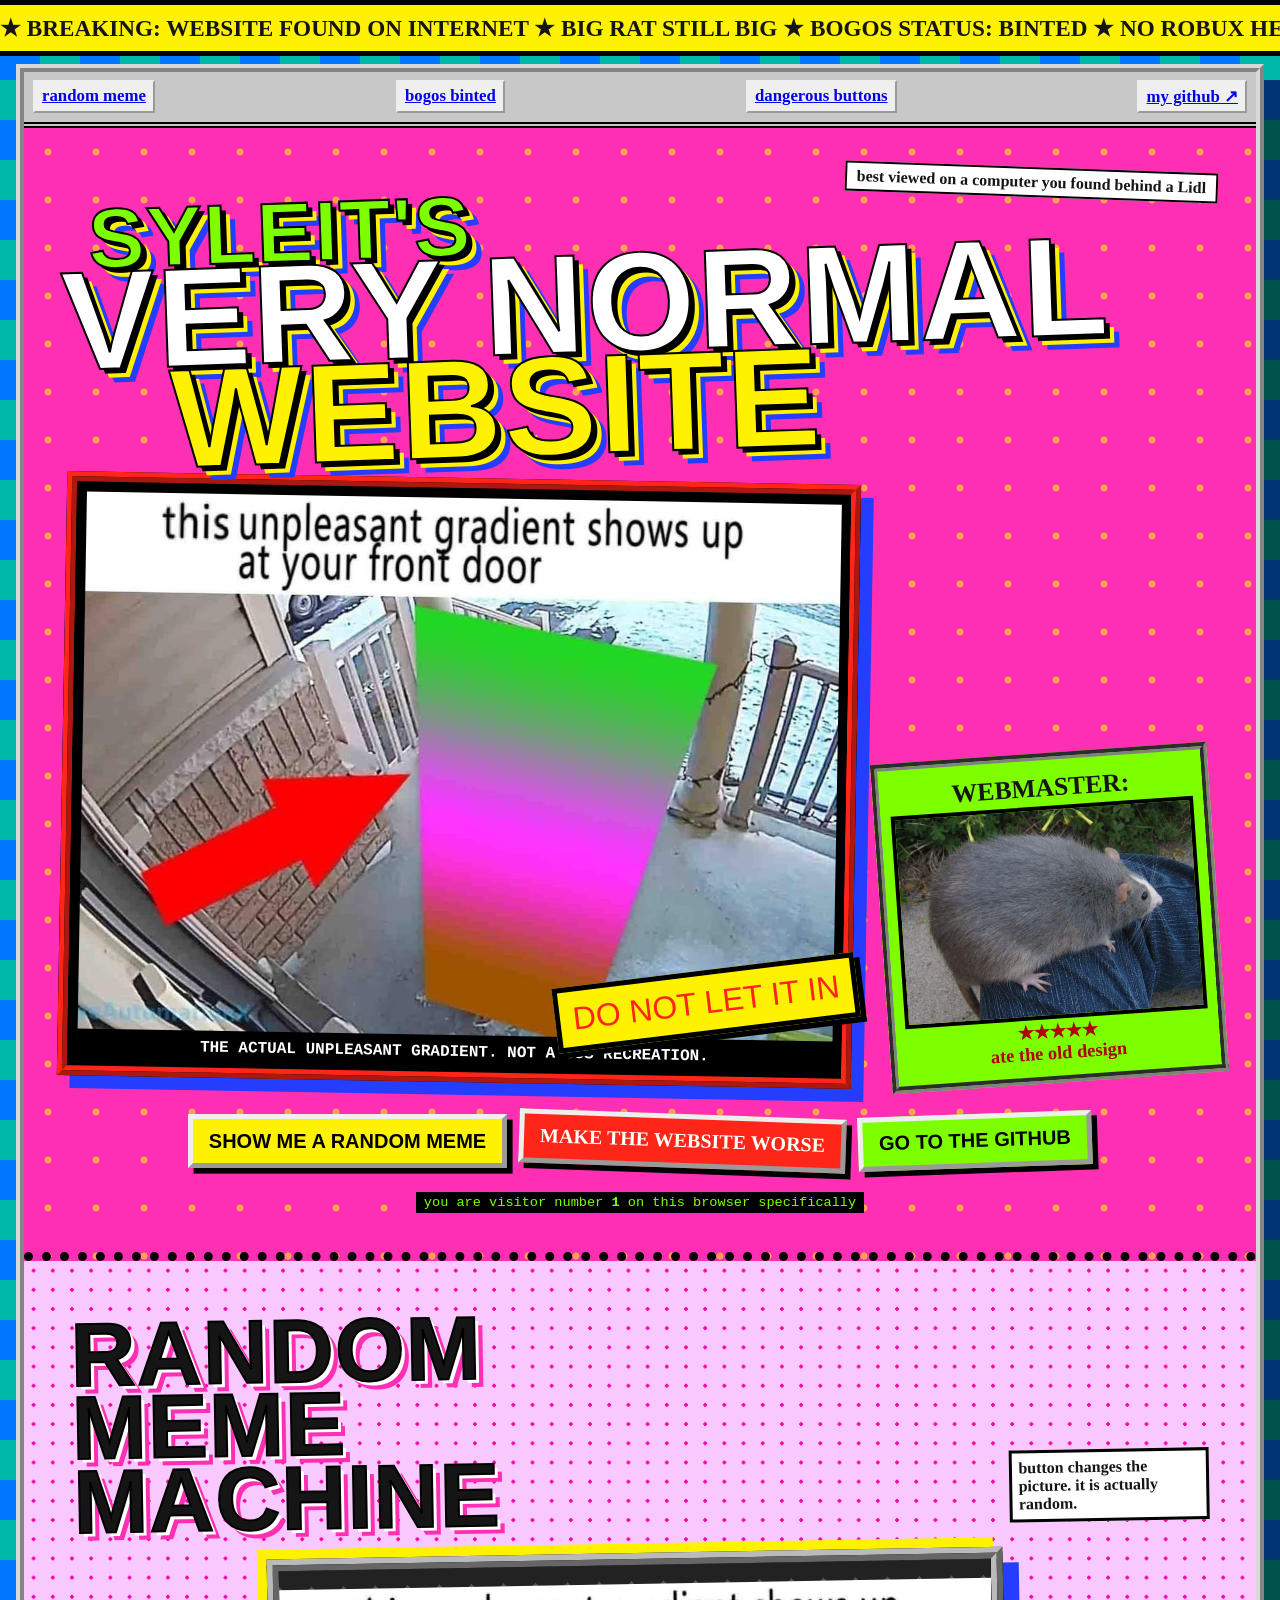
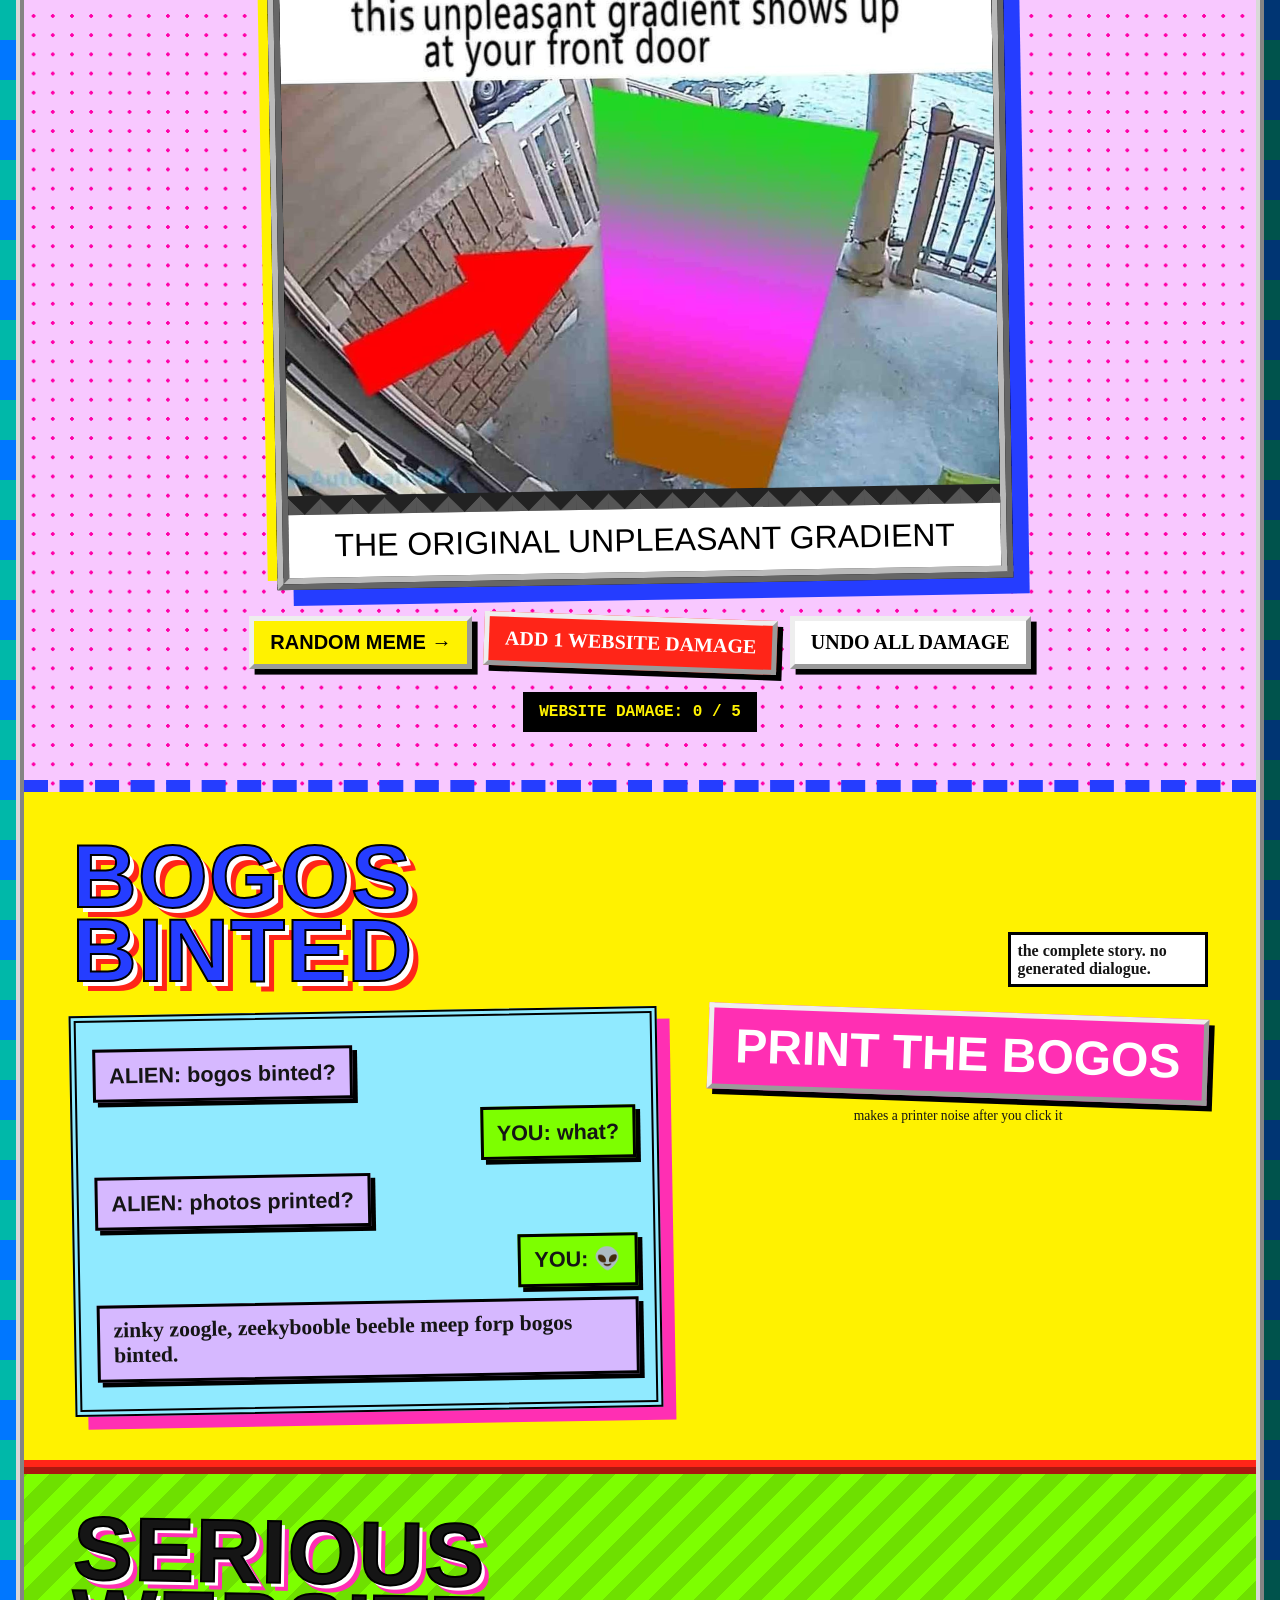
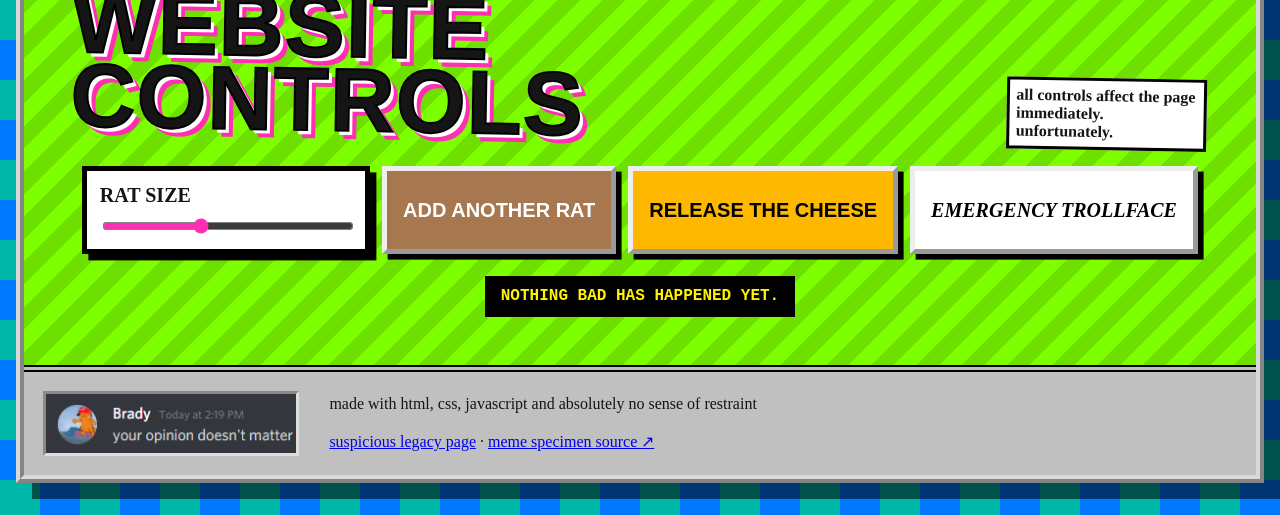
==== commit 1b2efb51: "Replace meme dashboard with chaotic personal page" ====
--- a/index.html
+++ b/index.html
@@ -3,159 +3,156 @@
   <head>
     <meta charset="utf-8" />
     <meta name="viewport" content="width=device-width, initial-scale=1" />
-    <meta
-      name="description"
-      content="SYLEIT.OS is a local-only meme utility console with Bogos Binted energy."
-    />
-    <meta name="theme-color" content="#171717" />
-    <title>SYLEIT.OS — Meme utility console</title>
+    <meta name="description" content="Syleit's extremely normal collection of rats, memes, cheese, and questionable CSS." />
+    <meta name="theme-color" content="#00b8a9" />
+    <meta property="og:title" content="Syleit's Very Normal Website" />
+    <meta property="og:description" content="Real memes. Big rat. Questionable buttons." />
+    <meta property="og:image" content="assets/unpleasantgradient.jpg" />
+    <title>Syleit's Very Normal Website</title>
+    <link rel="icon" href="assets/cartoon-cheese-3.png" />
     <link rel="stylesheet" href="style.css" />
     <script src="script.js" defer></script>
   </head>
-  <body>
-    <a class="skip-link" href="#dashboard">Skip to dashboard</a>
+  <body data-chaos="0">
+    <a class="skip-link" href="#meme-machine">skip this nonsense</a>
 
-    <div class="site-shell">
-      <header class="system-bar" aria-label="System bar">
-        <a class="brand" href="#top" aria-label="SYLEIT.OS home">SYLEIT<span>.OS</span></a>
-        <div class="system-readout" aria-label="Current local system status">
-          <time id="local-time">--:--:--</time>
-          <span class="readout-divider" aria-hidden="true">/</span>
-          <span>SESSION: <strong id="session-status">STABLE</strong></span>
+    <div class="ticker" aria-label="Breaking news: this website is extremely normal">
+      <div class="ticker-track" aria-hidden="true">
+        ★ BREAKING: WEBSITE FOUND ON INTERNET ★ BIG RAT STILL BIG ★ BOGOS STATUS: BINTED ★ NO ROBUX HERE ★
+        BREAKING: WEBSITE FOUND ON INTERNET ★ BIG RAT STILL BIG ★ BOGOS STATUS: BINTED ★ NO ROBUX HERE ★
+      </div>
+    </div>
+
+    <div class="page">
+      <nav class="bad-nav" aria-label="Tiny but useful navigation">
+        <a href="#meme-machine">random meme</a>
+        <a href="#bogos-zone">bogos binted</a>
+        <a href="#serious-controls">dangerous buttons</a>
+        <a href="https://github.com/Syleit" target="_blank" rel="noreferrer">my github ↗</a>
+      </nav>
+
+      <header class="hero">
+        <p class="best-viewed">best viewed on a computer you found behind a Lidl</p>
+
+        <h1 class="hero-title">
+          <span class="syleit">SYLEIT'S</span>
+          <span class="normal">VERY NORMAL</span>
+          <span class="website">WEBSITE</span>
+        </h1>
+
+        <div class="hero-grid">
+          <figure class="gradient-frame">
+            <img
+              src="assets/unpleasantgradient.jpg"
+              width="1080"
+              height="769"
+              alt="The original meme showing a green, pink, and brown gradient arriving at a front door"
+            />
+            <figcaption>THE ACTUAL UNPLEASANT GRADIENT. NOT A CSS RECREATION.</figcaption>
+            <span class="door-warning">DO NOT LET IT IN</span>
+          </figure>
+
+          <aside class="rat-corner" aria-label="The webmaster">
+            <p class="rat-label">WEBMASTER:</p>
+            <img id="hero-rat" src="assets/bigrat.jpg" width="992" height="744" alt="A very large gray pet rat" />
+            <p class="rat-review">★★★★★<br />ate the old design</p>
+          </aside>
         </div>
-        <div class="system-actions">
-          <button id="sound-toggle" class="text-button" type="button" aria-pressed="false">
-            SOUND: OFF
-          </button>
-          <a class="text-button github-link" href="https://github.com/Syleit" target="_blank" rel="noreferrer">
-            GITHUB ↗
-          </a>
+
+        <div class="hero-buttons" aria-label="Main actions">
+          <button id="random-top" class="button random-button" type="button">SHOW ME A RANDOM MEME</button>
+          <button id="worse-top" class="button worse-button" type="button">MAKE THE WEBSITE WORSE</button>
+          <a class="button github-button" href="https://github.com/Syleit" target="_blank" rel="noreferrer">GO TO THE GITHUB</a>
         </div>
+
+        <p class="visitor-note">you are visitor number <strong id="visit-count">???</strong> on this browser specifically</p>
       </header>
 
-      <main id="top">
-        <section class="intro" aria-labelledby="page-title">
-          <p class="protocol-line">PUBLIC TERMINAL / NO TELEMETRY / MOSTLY HARMLESS</p>
-          <h1 id="page-title">NOT A LANDING PAGE.<br />A SMALL, WEIRD UTILITY.</h1>
-          <p class="intro-copy">
-            A locally powered corner of the internet for unreasonable gradients, bad phrases, and controlled panic.
-            <span lang="de">Alles bleibt in deinem Browser.</span>
-          </p>
+      <main>
+        <section id="meme-machine" class="meme-machine">
+          <div class="section-title crooked-title">
+            <h2>RANDOM MEME MACHINE</h2>
+            <p>button changes the picture. it is actually random.</p>
+          </div>
+
+          <figure id="meme-stage" class="meme-stage">
+            <div class="meme-image-wrap">
+              <img
+                id="meme-image"
+                src="assets/unpleasantgradient.jpg"
+                width="1080"
+                height="769"
+                alt="The original unpleasant gradient meme at a front door"
+              />
+            </div>
+            <figcaption id="meme-caption">THE ORIGINAL UNPLEASANT GRADIENT</figcaption>
+          </figure>
+
+          <div class="button-pile">
+            <button id="random-meme" class="button random-button" type="button">RANDOM MEME →</button>
+            <button id="make-worse" class="button worse-button" type="button">ADD 1 WEBSITE DAMAGE</button>
+            <button id="reset-site" class="button reset-button" type="button">UNDO ALL DAMAGE</button>
+          </div>
+          <output id="damage-status" class="damage-status" aria-live="polite">WEBSITE DAMAGE: 0 / 5</output>
         </section>
 
-        <div id="dashboard" class="dashboard" tabindex="-1">
-          <article class="panel artifact-panel">
-            <div class="panel-heading">
-              <p>ARTIFACT VIEWER</p>
-              <span class="status-mark" id="artifact-status">RENDERED LOCALLY</span>
+        <section id="bogos-zone" class="bogos-zone">
+          <div class="section-title">
+            <h2>BOGOS BINTED</h2>
+            <p>the complete story. no generated dialogue.</p>
+          </div>
+
+          <div class="bogos-grid">
+            <div class="chat-log" aria-label="Bogos Binted conversation">
+              <p class="alien-message"><b>ALIEN:</b> bogos binted?</p>
+              <p class="human-message"><b>YOU:</b> what?</p>
+              <p class="alien-message"><b>ALIEN:</b> photos printed?</p>
+              <p class="human-message"><b>YOU:</b> 👽</p>
+              <p class="alien-message long-message">zinky zoogle, zeekybooble beeble meep forp bogos binted.</p>
             </div>
-            <div class="artifact-image" role="img" aria-label="A deliberately unpleasant CSS-rendered gradient artifact">
-              <span class="artifact-stamp">UNPLEASANT<br />GRADIENT</span>
-              <span class="artifact-coordinate">X: 404 / Y: 808</span>
+
+            <div class="printer-box">
+              <button id="print-bogos" class="button print-button" type="button">PRINT THE BOGOS</button>
+              <p class="tiny-warning">makes a printer noise after you click it</p>
+              <figure id="printer-output" class="printer-output" hidden>
+                <img src="assets/printer1bigger.png" width="1664" height="1368" alt="A mouse labelled printer" />
+                <figcaption id="print-status">PHOTOS PRINTED.</figcaption>
+              </figure>
             </div>
-            <div class="panel-footer">
-              <p id="artifact-caption">NO IMAGE REQUESTS WERE HARMED IN THIS RENDER.</p>
-              <button class="button button-danger" type="button" data-action="panic">PANIC MODE</button>
-            </div>
-          </article>
+          </div>
+          <audio id="printer-sound" src="assets/printer.mp3" preload="none"></audio>
+        </section>
 
-          <article class="panel roulette-panel">
-            <div class="panel-heading">
-              <p>MEME ROULETTE</p>
-              <span class="status-mark">CURATED CHAOS</span>
-            </div>
-            <p id="roulette-result" class="roulette-result" aria-live="polite">
-              THE WHEEL IS RESTING. THIS IS SUSPICIOUS.
-            </p>
-            <div class="roulette-controls">
-              <button class="button button-primary" type="button" data-action="random">SPIN THE WHEEL</button>
-              <span>ZERO ADS / ONE BUTTON</span>
-            </div>
-          </article>
+        <section id="serious-controls" class="control-zone">
+          <div class="section-title sideways-title">
+            <h2>SERIOUS WEBSITE CONTROLS</h2>
+            <p>all controls affect the page immediately. unfortunately.</p>
+          </div>
 
-          <article class="panel bogos-panel">
-            <div class="panel-heading">
-              <p>BOGOS BINTED</p>
-              <span class="status-mark">PHRASE UNIT</span>
-            </div>
-            <output id="bogos-phrase" class="bogos-phrase" aria-live="polite">BINTED?</output>
-            <div class="bogos-controls">
-              <button class="button" type="button" data-action="bogos">GENERATE PHRASE</button>
-              <button id="copy-phrase" class="button" type="button">COPY</button>
-            </div>
-            <p id="copy-feedback" class="feedback" aria-live="polite">COPY BUFFER: IDLE</p>
-          </article>
-
-          <section class="panel telemetry-panel" aria-labelledby="telemetry-title">
-            <div class="panel-heading">
-              <p id="telemetry-title">LOCAL TELEMETRY</p>
-              <span class="status-mark">THIS DEVICE ONLY</span>
-            </div>
-            <dl class="telemetry-list">
-              <div>
-                <dt>VISITS</dt>
-                <dd id="visit-count">0</dd>
-              </div>
-              <div>
-                <dt>INTERACTIONS</dt>
-                <dd id="interaction-count">0</dd>
-              </div>
-            </dl>
-            <p class="panel-note">Stored only in this browser. No IP collection. No tracking.</p>
-          </section>
-
-          <section class="panel console-panel" aria-labelledby="console-title">
-            <div class="panel-heading">
-              <p id="console-title">COMMAND CONSOLE</p>
-              <span class="status-mark">KEYBOARD READY</span>
-            </div>
-            <p class="console-copy">Utilities have a second door. Try the visible launcher or <kbd>Ctrl</kbd> / <kbd>⌘</kbd> + <kbd>K</kbd>.</p>
-            <button id="console-launcher" class="button button-primary" type="button">OPEN CONSOLE</button>
-          </section>
-
-          <section class="panel activity-panel" aria-labelledby="activity-title">
-            <div class="panel-heading">
-              <p id="activity-title">ACTIVITY LOG</p>
-              <span class="status-mark">EPHEMERAL</span>
-            </div>
-            <ol id="activity-log" class="activity-log" aria-live="polite" aria-relevant="additions text">
-              <li>TERMINAL ONLINE. NOTHING HAS HAPPENED YET.</li>
-            </ol>
-          </section>
-        </div>
+          <div class="control-shelf">
+            <label class="rat-slider" for="rat-size">
+              RAT SIZE
+              <input id="rat-size" type="range" min="50" max="180" value="100" />
+            </label>
+            <button id="add-rat" class="button rat-button" type="button">ADD ANOTHER RAT</button>
+            <button id="release-cheese" class="button cheese-button" type="button">RELEASE THE CHEESE</button>
+            <button id="troll-button" class="button troll-button" type="button">EMERGENCY TROLLFACE</button>
+          </div>
+          <output id="control-status" class="control-status" aria-live="polite">NOTHING BAD HAS HAPPENED YET.</output>
+        </section>
       </main>
 
-      <footer class="footer-line">
-        <span>SYLEIT.OS / BUILT WITH HTML, CSS, AND A QUESTIONABLE AMOUNT OF RESTRAINT</span>
-        <a href="grabbed.html">LEGACY ROUTE</a>
+      <footer class="footer">
+        <img src="assets/unknown.png" width="267" height="96" alt="Discord message from Brady saying your opinion doesn't matter" />
+        <p>made with html, css, javascript and absolutely no sense of restraint</p>
+        <p><a href="grabbed.html">suspicious legacy page</a> · <a href="https://github.com/bigratmonster/bigrat.monster/tree/main/media" target="_blank" rel="noreferrer">meme specimen source ↗</a></p>
       </footer>
     </div>
 
-    <dialog id="command-dialog" aria-labelledby="command-title">
-      <div class="dialog-frame">
-        <div class="dialog-heading">
-          <div>
-            <p>COMMAND CONSOLE</p>
-            <h2 id="command-title">TYPE SOMETHING REASONABLE.</h2>
-          </div>
-          <button id="console-close" class="icon-button" type="button" aria-label="Close command console">×</button>
-        </div>
-        <p class="dialog-help">AVAILABLE: <code>help</code>, <code>random</code>, <code>bogos</code>, <code>panic</code>, <code>github</code>, <code>sound</code>, <code>clear</code></p>
-        <form id="command-form" novalidate>
-          <label for="command-input">COMMAND</label>
-          <div class="command-field">
-            <span aria-hidden="true">&gt;</span>
-            <input id="command-input" name="command" type="text" autocomplete="off" spellcheck="false" />
-            <button class="button button-primary" type="submit">RUN</button>
-          </div>
-        </form>
-        <output id="console-output" class="console-output" aria-live="polite">AWAITING INPUT.</output>
-      </div>
-    </dialog>
+    <div id="junk-layer" class="junk-layer" aria-hidden="true"></div>
 
-    <p id="screen-reader-notice" class="sr-only" aria-live="polite"></p>
     <noscript>
-      <p class="noscript-notice">JavaScript is off. The static dashboard and <a href="https://github.com/Syleit">Syleit GitHub profile</a> are still available.</p>
+      <p class="noscript-note">javascript is off. honestly this may improve the website. the memes still work with your eyes.</p>
     </noscript>
   </body>
 </html>
--- a/style.css
+++ b/style.css
@@ -1,20 +1,15 @@
 :root {
-  color-scheme: dark;
-  --bg: oklch(0.095 0 0);
-  --surface: oklch(0.14 0 0);
-  --surface-raised: oklch(0.2 0 0);
-  --ink: oklch(0.96 0 0);
-  --muted: oklch(0.71 0 0);
-  --line: oklch(0.46 0 0);
-  --line-strong: oklch(0.79 0 0);
-  --signal: oklch(0.77 0.15 113);
-  --danger: oklch(0.65 0.22 25);
-  --danger-ink: oklch(0.99 0 0);
-  --focus: oklch(0.84 0.15 113);
-  --display: Impact, Haettenschweiler, "Arial Narrow Bold", sans-serif;
-  --body: "Arial Narrow", "Roboto Condensed", Arial, sans-serif;
-  --mono: "Cascadia Mono", "Liberation Mono", Consolas, monospace;
-  --ease-out: cubic-bezier(0.16, 1, 0.3, 1);
+  --page-bg: #00b8a9;
+  --page-bg-2: #0077ff;
+  --ink: #151515;
+  --paper: #fffdf2;
+  --hot: #ff2fb3;
+  --yellow: #fff200;
+  --acid: #7dff00;
+  --blue: #253dff;
+  --red: #ff2518;
+  --stage-tilt: -1deg;
+  --rat-scale: 1;
 }
 
 * {
@@ -22,7 +17,6 @@
 }
 
 html {
-  background: var(--bg);
   scroll-behavior: smooth;
 }
 
@@ -30,35 +24,13 @@
   min-width: 20rem;
   min-height: 100vh;
   margin: 0;
-  overflow-x: hidden;
-  background: var(--bg);
+  overflow-x: clip;
+  background-color: var(--page-bg);
+  background-image: repeating-conic-gradient(var(--page-bg-2) 0 25%, transparent 0 50%);
+  background-size: 5rem 5rem;
   color: var(--ink);
-  font-family: var(--body);
-  font-size: 1rem;
-  line-height: 1.5;
-}
-
-body::before,
-body::after {
-  position: fixed;
-  z-index: -1;
-  inset: 0;
-  content: "";
-  pointer-events: none;
-}
-
-body::before {
-  opacity: 0.18;
-  background-image: repeating-linear-gradient(0deg, transparent 0 3px, oklch(1 0 0 / 0.05) 3px 4px);
-}
-
-body::after {
-  opacity: 0.28;
-  background-image:
-    linear-gradient(oklch(1 0 0 / 0.035) 1px, transparent 1px),
-    linear-gradient(90deg, oklch(1 0 0 / 0.035) 1px, transparent 1px);
-  background-size: 2rem 2rem;
-  mask-image: linear-gradient(to bottom, oklch(0 0 0 / 0.8), transparent 78%);
+  font-family: Arial, Helvetica, sans-serif;
+  transition: background-color 250ms linear, background-size 250ms linear;
 }
 
 button,
@@ -76,747 +48,822 @@
 }
 
 a {
-  color: inherit;
-  text-decoration-thickness: 0.08em;
-  text-underline-offset: 0.2em;
-}
-
-a:hover {
-  color: var(--signal);
+  color: #0000ee;
+}
+
+a:visited {
+  color: #551a8b;
 }
 
 :focus-visible {
-  outline: 3px solid var(--focus);
-  outline-offset: 3px;
+  outline: 5px dashed #000;
+  outline-offset: 4px;
 }
 
 .skip-link {
   position: fixed;
-  z-index: 20;
-  top: 0.75rem;
-  left: 0.75rem;
-  padding: 0.6rem 0.85rem;
+  z-index: 50;
+  top: 0.5rem;
+  left: 0.5rem;
+  padding: 0.6rem;
   transform: translateY(-200%);
-  background: var(--ink);
-  color: var(--bg);
-  font-family: var(--mono);
-  font-size: 0.82rem;
-  transition: transform 160ms var(--ease-out);
+  border: 3px solid #000;
+  background: #fff;
+  color: #000;
+  font-weight: 900;
 }
 
 .skip-link:focus {
   transform: translateY(0);
 }
 
-.site-shell {
-  width: min(100%, 96rem);
-  margin: 0 auto;
-  padding: 0 1.25rem;
-  transition: filter 180ms linear, transform 180ms var(--ease-out);
-}
-
-.system-bar {
+.ticker {
+  position: relative;
+  z-index: 10;
+  width: 100%;
+  overflow: hidden;
+  border-block: 5px solid #000;
+  background: var(--yellow);
+  white-space: nowrap;
+}
+
+.ticker-track {
+  width: max-content;
+  padding: 0.55rem 0;
+  font-family: "Comic Sans MS", "Comic Sans", cursive;
+  font-size: clamp(1rem, 2vw, 1.45rem);
+  font-weight: 900;
+  animation: ticker 18s linear infinite;
+}
+
+.page {
+  width: min(calc(100% - 1rem), 78rem);
+  margin: 0.5rem auto 2rem;
+  border: 8px ridge #d8d8d8;
+  background: rgba(255, 255, 255, 0.92);
+  box-shadow: 1rem 1rem 0 rgba(0, 0, 0, 0.55);
+  transition: filter 220ms linear, transform 220ms ease-out;
+}
+
+.bad-nav {
+  display: flex;
+  flex-wrap: wrap;
+  gap: 0.4rem;
+  justify-content: space-between;
+  padding: 0.55rem;
+  border-bottom: 6px double #000;
+  background: #c8c8c8;
+  font-family: "Times New Roman", serif;
+  font-size: 1.05rem;
+  font-weight: 700;
+}
+
+.bad-nav a {
+  padding: 0.25rem 0.45rem;
+  border: 2px outset #eee;
+  background: #efefef;
+}
+
+.hero {
+  position: relative;
+  padding: clamp(1rem, 3vw, 2.5rem);
+  background:
+    radial-gradient(circle, rgba(255, 255, 0, 0.55) 0 10%, transparent 11%) 0 0 / 3rem 3rem,
+    var(--hot);
+  border-bottom: 9px dotted #000;
+}
+
+.best-viewed {
+  width: fit-content;
+  margin: 0 0 -0.3rem auto;
+  padding: 0.25rem 0.6rem;
+  transform: rotate(2deg);
+  border: 2px solid #000;
+  background: #fff;
+  font-family: "Comic Sans MS", "Comic Sans", cursive;
+  font-weight: 700;
+}
+
+.hero-title {
+  position: relative;
+  z-index: 2;
   display: grid;
-  grid-template-columns: minmax(10rem, 1fr) auto minmax(10rem, 1fr);
-  gap: 1rem;
+  width: fit-content;
+  max-width: 100%;
+  margin: 0 0 1.4rem;
+  transform: rotate(-2deg);
+  color: #fff;
+  font-family: Impact, Haettenschweiler, "Arial Narrow Bold", sans-serif;
+  font-size: clamp(4rem, 11vw, 9.5rem);
+  font-weight: 900;
+  letter-spacing: 0.01em;
+  line-height: 0.72;
+  text-shadow: 5px 5px 0 #000, 9px 9px 0 var(--yellow), 14px 14px 0 var(--blue);
+  -webkit-text-stroke: 2px #000;
+}
+
+.hero-title span {
+  display: block;
+}
+
+.hero-title .syleit {
+  margin-left: 0.35em;
+  color: var(--acid);
+  font-size: 0.6em;
+}
+
+.hero-title .normal {
+  animation: nervous 2.8s ease-in-out infinite;
+}
+
+.hero-title .website {
+  margin-left: 0.75em;
+  color: var(--yellow);
+}
+
+.hero-grid {
+  display: grid;
+  grid-template-columns: minmax(0, 1.65fr) minmax(14rem, 0.7fr);
+  gap: clamp(0.8rem, 2vw, 1.5rem);
   align-items: center;
-  min-height: 4.25rem;
-  border-bottom: 1px solid var(--line);
-  font-family: var(--mono);
-  font-size: 0.74rem;
-  letter-spacing: 0.035em;
-}
-
-.brand {
-  width: fit-content;
-  color: var(--ink);
-  font-family: var(--display);
-  font-size: 1.45rem;
-  letter-spacing: 0.035em;
-  line-height: 1;
-  text-decoration: none;
-}
-
-.brand span,
-.status-mark,
-.system-readout strong {
-  color: var(--signal);
-}
-
-.system-readout,
-.system-actions {
-  display: flex;
-  align-items: center;
-  gap: 0.55rem;
-  white-space: nowrap;
-}
-
-.system-actions {
-  justify-content: flex-end;
-}
-
-.readout-divider {
-  color: var(--line-strong);
-}
-
-.text-button {
-  display: inline-flex;
-  align-items: center;
-  min-height: 2.1rem;
-  padding: 0.25rem 0.45rem;
-  border: 0;
-  background: transparent;
-  color: var(--ink);
-  font-family: inherit;
-  font-size: inherit;
-  letter-spacing: inherit;
-  text-decoration: none;
-}
-
-.text-button:hover,
-.text-button[aria-pressed="true"] {
-  background: var(--signal);
-  color: var(--bg);
-}
-
-.intro {
-  display: grid;
-  grid-template-columns: minmax(0, 1.7fr) minmax(15rem, 0.75fr);
-  gap: clamp(1.25rem, 6vw, 7rem);
-  align-items: end;
-  padding: clamp(3.5rem, 9vw, 8rem) 0 clamp(3rem, 7vw, 6.5rem);
-}
-
-.protocol-line,
-.panel-heading p,
-.footer-line,
-.dialog-heading p,
-.dialog-help,
-.feedback,
-.panel-note,
-.roulette-controls,
-.artifact-coordinate,
-.artifact-stamp,
-.command-field span,
-.activity-log,
-.telemetry-list dt {
-  font-family: var(--mono);
-  font-size: 0.72rem;
-  letter-spacing: 0.05em;
-}
-
-.protocol-line {
-  grid-column: 1 / -1;
-  margin: 0 0 -1.85rem;
-  color: var(--signal);
-}
-
-h1,
-h2,
-p {
-  margin-top: 0;
-}
-
-h1,
-h2 {
-  text-wrap: balance;
-}
-
-h1 {
-  max-width: 15ch;
-  margin-bottom: 0;
-  font-family: var(--display);
-  font-size: clamp(3.1rem, 8.6vw, 6rem);
+}
+
+.gradient-frame {
+  position: relative;
+  margin: 0;
+  padding: 0.6rem;
+  transform: rotate(1deg);
+  border: 10px ridge var(--red);
+  background: #000;
+  box-shadow: 0.8rem 0.8rem 0 var(--blue);
+}
+
+.gradient-frame img {
+  display: block;
+  width: 100%;
+  height: auto;
+}
+
+.gradient-frame figcaption {
+  padding: 0.5rem 0.25rem 0.1rem;
+  color: #fff;
+  font-family: "Courier New", monospace;
+  font-size: clamp(0.75rem, 1.7vw, 1rem);
+  font-weight: 700;
+  text-align: center;
+}
+
+.door-warning {
+  position: absolute;
+  right: -1rem;
+  bottom: 2.6rem;
+  padding: 0.55rem 0.8rem;
+  transform: rotate(-8deg);
+  border: 5px solid #000;
+  background: var(--yellow);
+  color: var(--red);
+  font-family: Impact, sans-serif;
+  font-size: clamp(1.1rem, 3vw, 2rem);
+  box-shadow: 0.35rem 0.35rem 0 #000;
+}
+
+.rat-corner {
+  position: relative;
+  align-self: end;
+  margin: 0;
+  padding: 0.6rem;
+  transform: rotate(-4deg);
+  border: 7px groove #808080;
+  background: var(--acid);
+}
+
+.rat-corner img {
+  display: block;
+  width: 100%;
+  height: auto;
+  transform: scale(var(--rat-scale));
+  transform-origin: bottom center;
+  border: 4px solid #000;
+  transition: transform 180ms ease-out;
+}
+
+.rat-label,
+.rat-review {
+  margin: 0.2rem;
+  font-family: "Comic Sans MS", "Comic Sans", cursive;
   font-weight: 900;
-  letter-spacing: -0.025em;
-  line-height: 0.91;
-}
-
-.intro-copy {
-  max-width: 34ch;
-  margin: 0;
-  color: var(--muted);
-  font-size: clamp(1.08rem, 1.6vw, 1.32rem);
-  line-height: 1.52;
-  text-wrap: pretty;
-}
-
-.intro-copy span {
-  display: block;
-  margin-top: 0.7rem;
-  color: var(--ink);
-}
-
-.dashboard {
-  display: grid;
-  grid-template-columns: repeat(12, minmax(0, 1fr));
-  gap: 0.9rem;
-  padding-bottom: clamp(3rem, 7vw, 6rem);
-}
-
-.panel {
-  min-width: 0;
-  padding: clamp(1rem, 2.2vw, 1.6rem);
-  border: 1px solid var(--line);
-  background: oklch(0.14 0 0 / 0.94);
-}
-
-.panel-heading,
-.panel-footer,
-.roulette-controls,
-.bogos-controls {
+  text-align: center;
+}
+
+.rat-label {
+  font-size: clamp(1.1rem, 2vw, 1.6rem);
+}
+
+.rat-review {
+  color: #b00000;
+  font-size: 1.15rem;
+  line-height: 1.1;
+}
+
+.hero-buttons,
+.button-pile,
+.control-shelf {
   display: flex;
   flex-wrap: wrap;
   gap: 0.75rem;
   align-items: center;
+  justify-content: center;
+}
+
+.hero-buttons {
+  margin-top: 2rem;
+}
+
+.button {
+  display: inline-flex;
+  min-height: 3.3rem;
+  align-items: center;
+  justify-content: center;
+  padding: 0.65rem 1rem;
+  border: 5px outset #eee;
+  border-radius: 0;
+  background: #e4e4e4;
+  color: #000;
+  font-family: Arial, sans-serif;
+  font-size: clamp(0.9rem, 2vw, 1.25rem);
+  font-weight: 900;
+  text-align: center;
+  text-decoration: none;
+  box-shadow: 0.35rem 0.35rem 0 #000;
+  transition: transform 120ms ease-out, filter 120ms linear;
+}
+
+.button:visited {
+  color: #000;
+}
+
+.button:hover {
+  z-index: 2;
+  transform: scale(1.08) rotate(-1deg);
+  filter: contrast(1.2) saturate(1.3);
+}
+
+.button:active {
+  transform: translate(0.3rem, 0.3rem);
+  box-shadow: none;
+}
+
+.random-button {
+  background: var(--yellow);
+}
+
+.worse-button {
+  transform: rotate(2deg);
+  background: var(--red);
+  color: #fff;
+  font-family: "Comic Sans MS", "Comic Sans", cursive;
+}
+
+.github-button {
+  transform: rotate(-2deg);
+  background: var(--acid);
+}
+
+.reset-button {
+  background: #fff;
+  font-family: "Times New Roman", serif;
+}
+
+.visitor-note {
+  width: fit-content;
+  margin: 1.5rem auto 0;
+  padding: 0.2rem 0.5rem;
+  background: #000;
+  color: var(--acid);
+  font-family: "Courier New", monospace;
+  font-size: 0.85rem;
+}
+
+.meme-machine,
+.bogos-zone,
+.control-zone {
+  position: relative;
+  padding: clamp(1.4rem, 4vw, 3rem);
+}
+
+.meme-machine {
+  background-color: #f8c8ff;
+  background-image: radial-gradient(#ff00a8 2px, transparent 2px);
+  background-size: 1.2rem 1.2rem;
+  border-bottom: 12px dashed var(--blue);
+}
+
+.section-title {
+  display: flex;
+  flex-wrap: wrap;
+  gap: 0.5rem 2rem;
+  align-items: end;
   justify-content: space-between;
-}
-
-.panel-heading {
-  padding-bottom: 0.85rem;
-  border-bottom: 1px solid var(--line);
-}
-
-.panel-heading p {
+  margin-bottom: 1.5rem;
+}
+
+.section-title h2 {
+  max-width: 14ch;
   margin: 0;
-  color: var(--muted);
-}
-
-.status-mark {
-  font-family: var(--mono);
-  font-size: 0.66rem;
-  letter-spacing: 0.04em;
-  text-align: right;
-}
-
-.artifact-panel {
-  grid-column: span 7;
-}
-
-.artifact-image {
-  position: relative;
-  display: flex;
-  min-height: clamp(16rem, 32vw, 28rem);
-  margin: 1rem 0;
+  font-family: Impact, Haettenschweiler, sans-serif;
+  font-size: clamp(2.8rem, 7vw, 6rem);
+  letter-spacing: 0.015em;
+  line-height: 0.82;
+  text-shadow: 4px 4px 0 #fff, 8px 8px 0 var(--hot);
+  -webkit-text-stroke: 2px #000;
+}
+
+.section-title p {
+  max-width: 25ch;
+  margin: 0;
+  padding: 0.4rem;
+  border: 3px solid #000;
+  background: #fff;
+  font-family: "Comic Sans MS", "Comic Sans", cursive;
+  font-weight: 700;
+}
+
+.crooked-title {
+  transform: rotate(-1deg);
+}
+
+.meme-stage {
+  width: min(100%, 46rem);
+  margin: 1rem auto 2rem;
+  transform: rotate(var(--stage-tilt));
+  border: 12px ridge #bababa;
+  background: #000;
+  box-shadow: 1rem 1rem 0 var(--blue), -0.6rem -0.6rem 0 var(--yellow);
+  transition: transform 180ms ease-out;
+}
+
+.meme-image-wrap {
+  display: grid;
+  min-height: clamp(17rem, 48vw, 34rem);
+  place-items: center;
   overflow: hidden;
-  border: 1px solid var(--line-strong);
   background:
-    radial-gradient(circle at 68% 27%, oklch(0.88 0.17 109 / 0.96) 0 3%, transparent 3.5%),
-    conic-gradient(from 42deg at 49% 51%, oklch(0.48 0.21 20), oklch(0.82 0.15 113), oklch(0.55 0.25 300), oklch(0.58 0.2 224), oklch(0.48 0.21 20));
-  isolation: isolate;
-}
-
-.artifact-image::before,
-.artifact-image::after {
-  position: absolute;
-  content: "";
+    linear-gradient(45deg, #555 25%, transparent 25%) 0 0 / 2rem 2rem,
+    linear-gradient(-45deg, #555 25%, #222 25%) 0 0 / 2rem 2rem;
+}
+
+.meme-image-wrap img {
+  display: block;
+  max-width: 100%;
+  max-height: 34rem;
+  object-fit: contain;
+}
+
+.meme-stage figcaption {
+  padding: 0.8rem;
+  background: #fff;
+  color: #000;
+  font-family: Impact, sans-serif;
+  font-size: clamp(1.2rem, 3vw, 2rem);
+  text-align: center;
+}
+
+.damage-status,
+.control-status {
+  display: block;
+  width: fit-content;
+  max-width: 100%;
+  margin: 1.4rem auto 0;
+  padding: 0.45rem 0.75rem;
+  border: 4px solid #000;
+  background: #000;
+  color: var(--yellow);
+  font-family: "Courier New", monospace;
+  font-weight: 700;
+}
+
+.bogos-zone {
+  background: var(--yellow);
+  border-bottom: 14px ridge var(--red);
+}
+
+.bogos-zone .section-title h2 {
+  color: var(--blue);
+  text-shadow: 5px 5px 0 #fff, 10px 10px 0 var(--red);
+}
+
+.bogos-grid {
+  display: grid;
+  grid-template-columns: minmax(0, 1fr) minmax(15rem, 0.85fr);
+  gap: clamp(1rem, 4vw, 3rem);
+  align-items: start;
+}
+
+.chat-log {
+  padding: 1rem;
+  transform: rotate(-1deg);
+  border: 7px double #000;
+  background: #90eaff;
+  box-shadow: 0.8rem 0.8rem 0 var(--hot);
+}
+
+.chat-log p {
+  width: fit-content;
+  max-width: 85%;
+  margin: 0.7rem 0;
+  padding: 0.65rem 0.85rem;
+  border: 3px solid #000;
+  background: #fff;
+  font-family: Arial, sans-serif;
+  font-size: clamp(1rem, 2.3vw, 1.35rem);
+  font-weight: 600;
+  box-shadow: 0.3rem 0.3rem 0 #000;
+}
+
+.chat-log .human-message {
+  margin-left: auto;
+  background: var(--acid);
+}
+
+.chat-log .alien-message {
+  background: #d6b8ff;
+}
+
+.chat-log .long-message {
+  max-width: 100%;
+  font-family: "Comic Sans MS", "Comic Sans", cursive;
+}
+
+.printer-box {
+  text-align: center;
+}
+
+.print-button {
+  width: 100%;
+  min-height: 5rem;
+  transform: rotate(2deg);
+  background: var(--hot);
+  color: #fff;
+  font-family: Impact, sans-serif;
+  font-size: clamp(1.6rem, 4vw, 3rem);
+}
+
+.tiny-warning {
+  margin: 0.7rem 0;
+  font-family: "Comic Sans MS", "Comic Sans", cursive;
+  font-size: 0.85rem;
+}
+
+.printer-output {
+  margin: 1rem 0 0;
+  padding: 0.5rem;
+  border: 6px outset #ddd;
+  background: #fff;
+  animation: printerArrival 500ms steps(4, end);
+}
+
+.printer-output img {
+  display: block;
+  width: 100%;
+  height: auto;
+}
+
+.printer-output figcaption {
+  font-family: "Courier New", monospace;
+  font-size: 1.25rem;
+  font-weight: 900;
+}
+
+.control-zone {
+  background:
+    repeating-linear-gradient(-45deg, rgba(0, 0, 0, 0.12) 0 1rem, transparent 1rem 2rem),
+    var(--acid);
+}
+
+.sideways-title {
+  transform: rotate(1deg);
+}
+
+.control-shelf {
+  align-items: stretch;
+}
+
+.rat-slider {
+  display: grid;
+  min-width: min(100%, 18rem);
+  gap: 0.55rem;
+  padding: 0.8rem;
+  border: 5px solid #000;
+  background: #fff;
+  font-family: "Comic Sans MS", "Comic Sans", cursive;
+  font-size: 1.25rem;
+  font-weight: 900;
+  box-shadow: 0.4rem 0.4rem 0 #000;
+}
+
+.rat-slider input {
+  width: 100%;
+  accent-color: var(--hot);
+}
+
+.rat-button {
+  background: #a77750;
+  color: #fff;
+}
+
+.cheese-button {
+  background: #ffb800;
+}
+
+.troll-button {
+  background: #fff;
+  font-family: "Times New Roman", serif;
+  font-style: italic;
+}
+
+.footer {
+  display: grid;
+  grid-template-columns: auto 1fr;
+  gap: 0.6rem 1.2rem;
+  align-items: center;
+  padding: 1.2rem;
+  border-top: 7px double #000;
+  background: #c0c0c0;
+  font-family: "Times New Roman", serif;
+}
+
+.footer img {
+  grid-row: span 2;
+  max-width: min(100%, 16rem);
+  height: auto;
+  border: 3px inset #ddd;
+}
+
+.footer p {
+  margin: 0;
+}
+
+.junk-layer {
+  position: fixed;
+  z-index: 20;
+  inset: 0;
+  overflow: hidden;
   pointer-events: none;
 }
 
-.artifact-image::before {
-  inset: 12% 8% auto auto;
-  width: 48%;
-  aspect-ratio: 1;
-  border: 1px solid oklch(0.98 0 0 / 0.7);
-  transform: rotate(23deg);
-  box-shadow: 0 0 0 1rem oklch(0.1 0 0 / 0.2);
-}
-
-.artifact-image::after {
-  inset: 0;
-  background-image: repeating-linear-gradient(90deg, transparent 0 13px, oklch(0 0 0 / 0.18) 13px 14px);
-  mix-blend-mode: multiply;
-}
-
-.artifact-stamp,
-.artifact-coordinate {
-  z-index: 1;
-  position: absolute;
-  padding: 0.55rem 0.65rem;
-  border: 1px solid currentColor;
-  background: var(--bg);
-  color: var(--ink);
-  line-height: 1.2;
-}
-
-.artifact-stamp {
-  top: 1rem;
-  left: 1rem;
-  font-size: clamp(1rem, 2.7vw, 1.9rem);
-  font-weight: 700;
-}
-
-.artifact-coordinate {
+.junk-item,
+.cheese-drop {
+  position: fixed;
+  left: var(--junk-left);
+  width: var(--junk-size);
+  height: auto;
+  transform: rotate(var(--junk-angle));
+  filter: drop-shadow(0.35rem 0.35rem 0 #000);
+}
+
+.junk-item {
+  top: var(--junk-top);
+  animation: junkWobble var(--junk-speed) ease-in-out infinite alternate;
+}
+
+.cheese-drop {
+  top: -12rem;
+  animation: cheeseFall var(--fall-speed) linear var(--fall-delay) forwards;
+}
+
+.noscript-note {
+  position: fixed;
+  z-index: 30;
   right: 1rem;
   bottom: 1rem;
-  color: var(--signal);
-}
-
-.panel-footer {
-  align-items: end;
-}
-
-.panel-footer p {
-  max-width: 28ch;
+  max-width: 25rem;
+  padding: 0.8rem;
+  border: 5px solid #000;
+  background: var(--yellow);
+  font-family: "Comic Sans MS", "Comic Sans", cursive;
+  font-weight: 700;
+}
+
+body[data-chaos="1"] {
+  background-size: 2.5rem 2.5rem;
+}
+
+body[data-chaos="2"] .page {
+  transform: rotate(0.35deg);
+}
+
+body[data-chaos="2"] .bad-nav a:nth-child(even) {
+  transform: rotate(5deg);
+}
+
+body[data-chaos="3"] .meme-machine,
+body[data-chaos="3"] .bogos-zone,
+body[data-chaos="3"] .control-zone {
+  box-shadow: inset 0 0 0 0.7rem var(--red), inset 0 0 0 1.2rem var(--yellow);
+}
+
+body[data-chaos="4"] .page {
+  filter: saturate(1.7) contrast(1.08);
+}
+
+body[data-chaos="4"] .button:nth-child(odd) {
+  transform: rotate(-5deg) scale(1.05);
+}
+
+body[data-chaos="5"] {
+  cursor: help;
+}
+
+body[data-chaos="5"] .hero-title {
+  animation: titleDisaster 4s linear infinite;
+}
+
+body[data-chaos="5"] .page {
+  border-color: var(--yellow);
+  box-shadow: 1rem 1rem 0 var(--red), -1rem -1rem 0 var(--blue);
+}
+
+.prank-page {
+  display: grid;
+  min-height: 100dvh;
+  place-items: center;
+  padding: 1rem;
+  background: var(--yellow);
+  background-image: repeating-linear-gradient(45deg, transparent 0 2rem, var(--hot) 2rem 4rem);
+}
+
+.prank-box {
+  width: min(100%, 50rem);
+  padding: clamp(1rem, 4vw, 3rem);
+  transform: rotate(-2deg);
+  border: 12px ridge #ddd;
+  background: #fff;
+  text-align: center;
+  box-shadow: 1rem 1rem 0 #000;
+}
+
+.prank-box h1 {
   margin: 0;
-  color: var(--muted);
-  font-family: var(--mono);
-  font-size: 0.75rem;
-}
-
-.roulette-panel {
-  display: flex;
-  grid-column: span 5;
-  flex-direction: column;
-  justify-content: space-between;
-  min-height: 100%;
-}
-
-.roulette-result,
-.bogos-phrase {
-  font-family: var(--display);
-  font-size: clamp(2.2rem, 4.2vw, 4.2rem);
-  letter-spacing: -0.02em;
-  line-height: 0.93;
-  overflow-wrap: anywhere;
-}
-
-.roulette-result {
-  margin: clamp(1.5rem, 7vw, 5rem) 0;
-}
-
-.roulette-controls {
-  margin-top: auto;
-  color: var(--muted);
-}
-
-.bogos-panel {
-  grid-column: span 4;
-}
-
-.bogos-phrase {
-  display: block;
-  min-height: 4.1em;
-  padding: 1.6rem 0;
-  color: var(--signal);
-}
-
-.bogos-controls {
-  justify-content: flex-start;
-}
-
-.feedback {
-  min-height: 1.2em;
-  margin: 1rem 0 0;
-  color: var(--muted);
-}
-
-.telemetry-panel {
-  grid-column: span 3;
-}
-
-.telemetry-list {
-  display: grid;
-  gap: 1rem;
-  margin: 1.6rem 0;
-}
-
-.telemetry-list div {
-  display: flex;
-  align-items: baseline;
-  justify-content: space-between;
-  gap: 1rem;
-}
-
-.telemetry-list dt {
-  color: var(--muted);
-}
-
-.telemetry-list dd {
-  margin: 0;
-  color: var(--signal);
-  font-family: var(--display);
-  font-size: clamp(2rem, 4vw, 3rem);
-  line-height: 0.9;
-}
-
-.panel-note {
-  margin: 0;
-  color: var(--muted);
-  line-height: 1.45;
-}
-
-.console-panel {
-  grid-column: span 5;
-}
-
-.console-copy {
-  max-width: 39ch;
-  margin: 2rem 0;
-  color: var(--muted);
-  text-wrap: pretty;
-}
-
-kbd {
-  display: inline-block;
-  min-width: 1.6em;
-  padding: 0.05em 0.25em;
-  border: 1px solid var(--line-strong);
-  color: var(--ink);
-  font-family: var(--mono);
-  font-size: 0.78em;
-  text-align: center;
-}
-
-.activity-panel {
-  grid-column: 1 / -1;
-}
-
-.activity-log {
-  display: grid;
-  gap: 0.48rem;
-  min-height: 8.4rem;
-  margin: 1rem 0 0;
-  padding: 0;
-  color: var(--muted);
-  list-style: none;
-}
-
-.activity-log li::before {
-  margin-right: 0.6rem;
-  color: var(--signal);
-  content: "[OK]";
-}
-
-.button {
-  min-height: 2.65rem;
-  padding: 0.55rem 0.85rem;
-  border: 1px solid var(--line-strong);
-  border-radius: 0;
-  background: transparent;
-  color: var(--ink);
-  font-family: var(--mono);
-  font-size: 0.73rem;
+  color: var(--red);
+  font-family: Impact, sans-serif;
+  font-size: clamp(3.8rem, 13vw, 8rem);
+  letter-spacing: 0.01em;
+  line-height: 0.8;
+  text-shadow: 5px 5px 0 var(--yellow), 10px 10px 0 #000;
+  -webkit-text-stroke: 2px #000;
+}
+
+.prank-box img {
+  width: min(45vw, 16rem);
+  margin: 1.5rem;
+  animation: nervous 1.2s ease-in-out infinite;
+}
+
+.prank-box p {
+  font-family: "Comic Sans MS", "Comic Sans", cursive;
+  font-size: clamp(1.1rem, 3vw, 1.6rem);
   font-weight: 700;
-  letter-spacing: 0.035em;
-  transition: transform 150ms var(--ease-out), background-color 150ms linear, color 150ms linear;
-}
-
-.button:hover {
-  transform: translate(-2px, -2px);
-  background: var(--ink);
-  color: var(--bg);
-}
-
-.button:active {
-  transform: translate(0);
-}
-
-.button-primary {
-  border-color: var(--signal);
-  background: var(--signal);
-  color: var(--bg);
-}
-
-.button-primary:hover {
-  background: var(--ink);
-  color: var(--bg);
-}
-
-.button-danger {
-  border-color: var(--danger);
-  color: var(--danger);
-}
-
-.button-danger:hover {
-  background: var(--danger);
-  color: var(--danger-ink);
-}
-
-.footer-line {
-  display: flex;
-  flex-wrap: wrap;
-  gap: 0.8rem 2rem;
-  justify-content: space-between;
-  padding: 1.1rem 0 1.4rem;
-  border-top: 1px solid var(--line);
-  color: var(--muted);
-}
-
-.footer-line a {
-  color: var(--ink);
-}
-
-dialog {
-  width: min(100% - 2rem, 45rem);
-  margin: auto;
-  padding: 0;
-  border: 1px solid var(--line-strong);
-  background: var(--bg);
-  color: var(--ink);
-}
-
-dialog::backdrop {
-  background: oklch(0 0 0 / 0.78);
-}
-
-.dialog-frame {
-  padding: clamp(1.2rem, 4vw, 2.4rem);
-}
-
-.dialog-heading {
-  display: flex;
-  gap: 1rem;
-  align-items: start;
-  justify-content: space-between;
-  padding-bottom: 1rem;
-  border-bottom: 1px solid var(--line);
-}
-
-.dialog-heading p {
-  margin-bottom: 0.55rem;
-  color: var(--signal);
-  font-family: var(--mono);
-  font-size: 0.72rem;
-  letter-spacing: 0.05em;
-}
-
-.dialog-heading h2 {
-  margin: 0;
-  font-family: var(--display);
-  font-size: clamp(2rem, 5vw, 3.8rem);
-  letter-spacing: -0.02em;
-  line-height: 0.9;
-}
-
-.icon-button {
-  display: grid;
-  width: 2.4rem;
-  aspect-ratio: 1;
-  place-items: center;
-  border: 1px solid var(--line-strong);
-  background: transparent;
-  color: var(--ink);
-  font-size: 1.7rem;
-  line-height: 1;
-}
-
-.icon-button:hover {
-  background: var(--ink);
-  color: var(--bg);
-}
-
-.dialog-help {
-  margin: 1.25rem 0;
-  color: var(--muted);
-  line-height: 1.65;
-}
-
-code {
-  color: var(--signal);
-  font-family: var(--mono);
-}
-
-#command-form label {
-  display: block;
-  margin-bottom: 0.45rem;
-  color: var(--muted);
-  font-family: var(--mono);
-  font-size: 0.72rem;
-  letter-spacing: 0.06em;
-}
-
-.command-field {
-  display: grid;
-  grid-template-columns: auto minmax(0, 1fr) auto;
-  align-items: stretch;
-  border: 1px solid var(--line-strong);
-}
-
-.command-field span {
-  display: grid;
-  place-items: center;
-  padding: 0 0.9rem;
-  background: var(--surface-raised);
-  color: var(--signal);
-}
-
-.command-field input {
-  min-width: 0;
-  border: 0;
-  background: var(--bg);
-  color: var(--ink);
-  font-family: var(--mono);
-  font-size: 1rem;
-}
-
-.command-field input:focus {
-  outline: 0;
-  background: var(--surface);
-}
-
-.command-field .button {
-  min-height: 0;
-  border-width: 0 0 0 1px;
-}
-
-.console-output {
-  display: block;
-  min-height: 1.5em;
-  margin-top: 1rem;
-  color: var(--signal);
-  font-family: var(--mono);
-  font-size: 0.8rem;
-  overflow-wrap: anywhere;
-}
-
-.noscript-notice {
-  position: fixed;
-  z-index: 10;
-  right: 1rem;
-  bottom: 1rem;
-  max-width: 34rem;
-  margin: 0;
-  padding: 1rem;
-  border: 1px solid var(--line-strong);
-  background: var(--bg);
-  color: var(--ink);
-  font-family: var(--mono);
-  font-size: 0.8rem;
-}
-
-.sr-only {
-  position: absolute;
-  width: 1px;
-  height: 1px;
-  padding: 0;
-  margin: -1px;
-  overflow: hidden;
-  clip: rect(0, 0, 0, 0);
-  white-space: nowrap;
-  border: 0;
-}
-
-body.panic-mode .site-shell {
-  filter: invert(1);
-  transform: skewX(-1deg);
-}
-
-body.panic-mode .artifact-image {
-  transform: scale(1.01) rotate(0.3deg);
-}
-
-body.binted .brand,
-body.binted .status-mark,
-body.binted .system-readout strong,
-body.binted .protocol-line {
-  color: var(--danger);
-}
-
-body.binted .artifact-stamp {
-  background: var(--danger);
-  border-color: var(--danger);
-  color: var(--danger-ink);
-}
-
-@media (max-width: 56rem) {
-  .system-bar {
-    grid-template-columns: 1fr auto;
-  }
-
-  .system-readout {
-    grid-column: 1 / -1;
-    grid-row: 2;
-    justify-content: space-between;
-    min-width: 0;
-    padding-bottom: 0.75rem;
-  }
-
-  .intro {
+}
+
+@keyframes ticker {
+  to {
+    transform: translateX(-50%);
+  }
+}
+
+@keyframes nervous {
+  0%,
+  100% {
+    transform: translate(0) rotate(0);
+  }
+  50% {
+    transform: translate(0.08em, -0.03em) rotate(0.6deg);
+  }
+}
+
+@keyframes printerArrival {
+  from {
+    transform: translateY(-2rem) rotate(-6deg);
+    opacity: 0;
+  }
+}
+
+@keyframes junkWobble {
+  to {
+    transform: translateY(1.5rem) rotate(calc(var(--junk-angle) + 12deg));
+  }
+}
+
+@keyframes cheeseFall {
+  to {
+    transform: translateY(calc(100vh + 14rem)) rotate(720deg);
+  }
+}
+
+@keyframes titleDisaster {
+  0%,
+  100% {
+    transform: rotate(-2deg) scale(1);
+  }
+  50% {
+    transform: rotate(2deg) scale(1.025);
+  }
+}
+
+@media (max-width: 48rem) {
+  .page {
+    width: calc(100% - 0.7rem);
+    border-width: 5px;
+    box-shadow: 0.45rem 0.45rem 0 rgba(0, 0, 0, 0.55);
+  }
+
+  .bad-nav {
+    justify-content: flex-start;
+  }
+
+  .best-viewed {
+    margin-left: 0;
+  }
+
+  .hero-title {
+    font-size: clamp(3.7rem, 18vw, 7rem);
+    line-height: 0.78;
+    text-shadow: 3px 3px 0 #000, 6px 6px 0 var(--yellow), 9px 9px 0 var(--blue);
+  }
+
+  .hero-title .website {
+    margin-left: 0.18em;
+  }
+
+  .hero-grid,
+  .bogos-grid {
     grid-template-columns: 1fr;
-    gap: 1.5rem;
-  }
-
-  .protocol-line {
-    margin-bottom: -0.8rem;
-  }
-
-  .artifact-panel,
-  .activity-panel {
-    grid-column: 1 / -1;
-  }
-
-  .roulette-panel,
-  .bogos-panel,
-  .telemetry-panel,
-  .console-panel {
-    grid-column: span 6;
-  }
-}
-
-@media (max-width: 40rem) {
-  .site-shell {
-    padding: 0 0.8rem;
-  }
-
-  .system-bar {
+  }
+
+  .rat-corner {
+    width: min(80%, 20rem);
+    margin: -1rem 0 0 auto;
+  }
+
+  .door-warning {
+    right: -0.4rem;
+    bottom: 2.4rem;
+  }
+
+  .button {
+    flex: 1 1 12rem;
+  }
+
+  .section-title {
+    align-items: start;
+    flex-direction: column;
+  }
+
+  .section-title h2 {
+    font-size: clamp(2.8rem, 14vw, 5rem);
+  }
+
+  .meme-stage {
+    border-width: 7px;
+    box-shadow: 0.45rem 0.45rem 0 var(--blue), -0.3rem -0.3rem 0 var(--yellow);
+  }
+
+  .footer {
     grid-template-columns: 1fr;
-    gap: 0.5rem;
-    padding: 0.8rem 0;
-  }
-
-  .system-actions,
-  .system-readout {
-    grid-column: auto;
+  }
+
+  .footer img {
     grid-row: auto;
-    justify-content: flex-start;
-    flex-wrap: wrap;
-  }
-
-  .intro {
-    padding-top: 3.5rem;
-  }
-
-  h1 {
-    font-size: clamp(2.8rem, 15vw, 4.7rem);
-  }
-
-  .dashboard {
-    grid-template-columns: 1fr;
-    gap: 0.75rem;
-  }
-
-  .artifact-panel,
-  .roulette-panel,
-  .bogos-panel,
-  .telemetry-panel,
-  .console-panel,
-  .activity-panel {
-    grid-column: auto;
-  }
-
-  .artifact-image {
-    min-height: 18rem;
-  }
-
-  .panel-footer,
-  .roulette-controls {
-    align-items: stretch;
-  }
-
-  .panel-footer .button,
-  .roulette-controls .button {
-    width: 100%;
-  }
-
-  .command-field {
-    grid-template-columns: auto minmax(0, 1fr);
-  }
-
-  .command-field .button {
-    grid-column: 1 / -1;
-    min-height: 2.65rem;
-    border-width: 1px 0 0;
+  }
+}
+
+@media (max-width: 25rem) {
+  .hero,
+  .meme-machine,
+  .bogos-zone,
+  .control-zone {
+    padding-inline: 0.75rem;
+  }
+
+  .hero-title {
+    font-size: 3.35rem;
+  }
+
+  .gradient-frame {
+    border-width: 6px;
+    box-shadow: 0.4rem 0.4rem 0 var(--blue);
+  }
+
+  .door-warning {
+    position: static;
+    display: block;
+    width: fit-content;
+    margin: 0.6rem auto -0.2rem;
+    transform: rotate(-3deg);
+  }
+
+  .chat-log p {
+    max-width: 95%;
   }
 }
 
@@ -825,13 +872,8 @@
   *::before,
   *::after {
     scroll-behavior: auto !important;
-    transition-duration: 0.01ms !important;
     animation-duration: 0.01ms !important;
     animation-iteration-count: 1 !important;
-  }
-
-  body.panic-mode .site-shell,
-  body.panic-mode .artifact-image {
-    transform: none;
-  }
-}
+    transition-duration: 0.01ms !important;
+  }
+}
